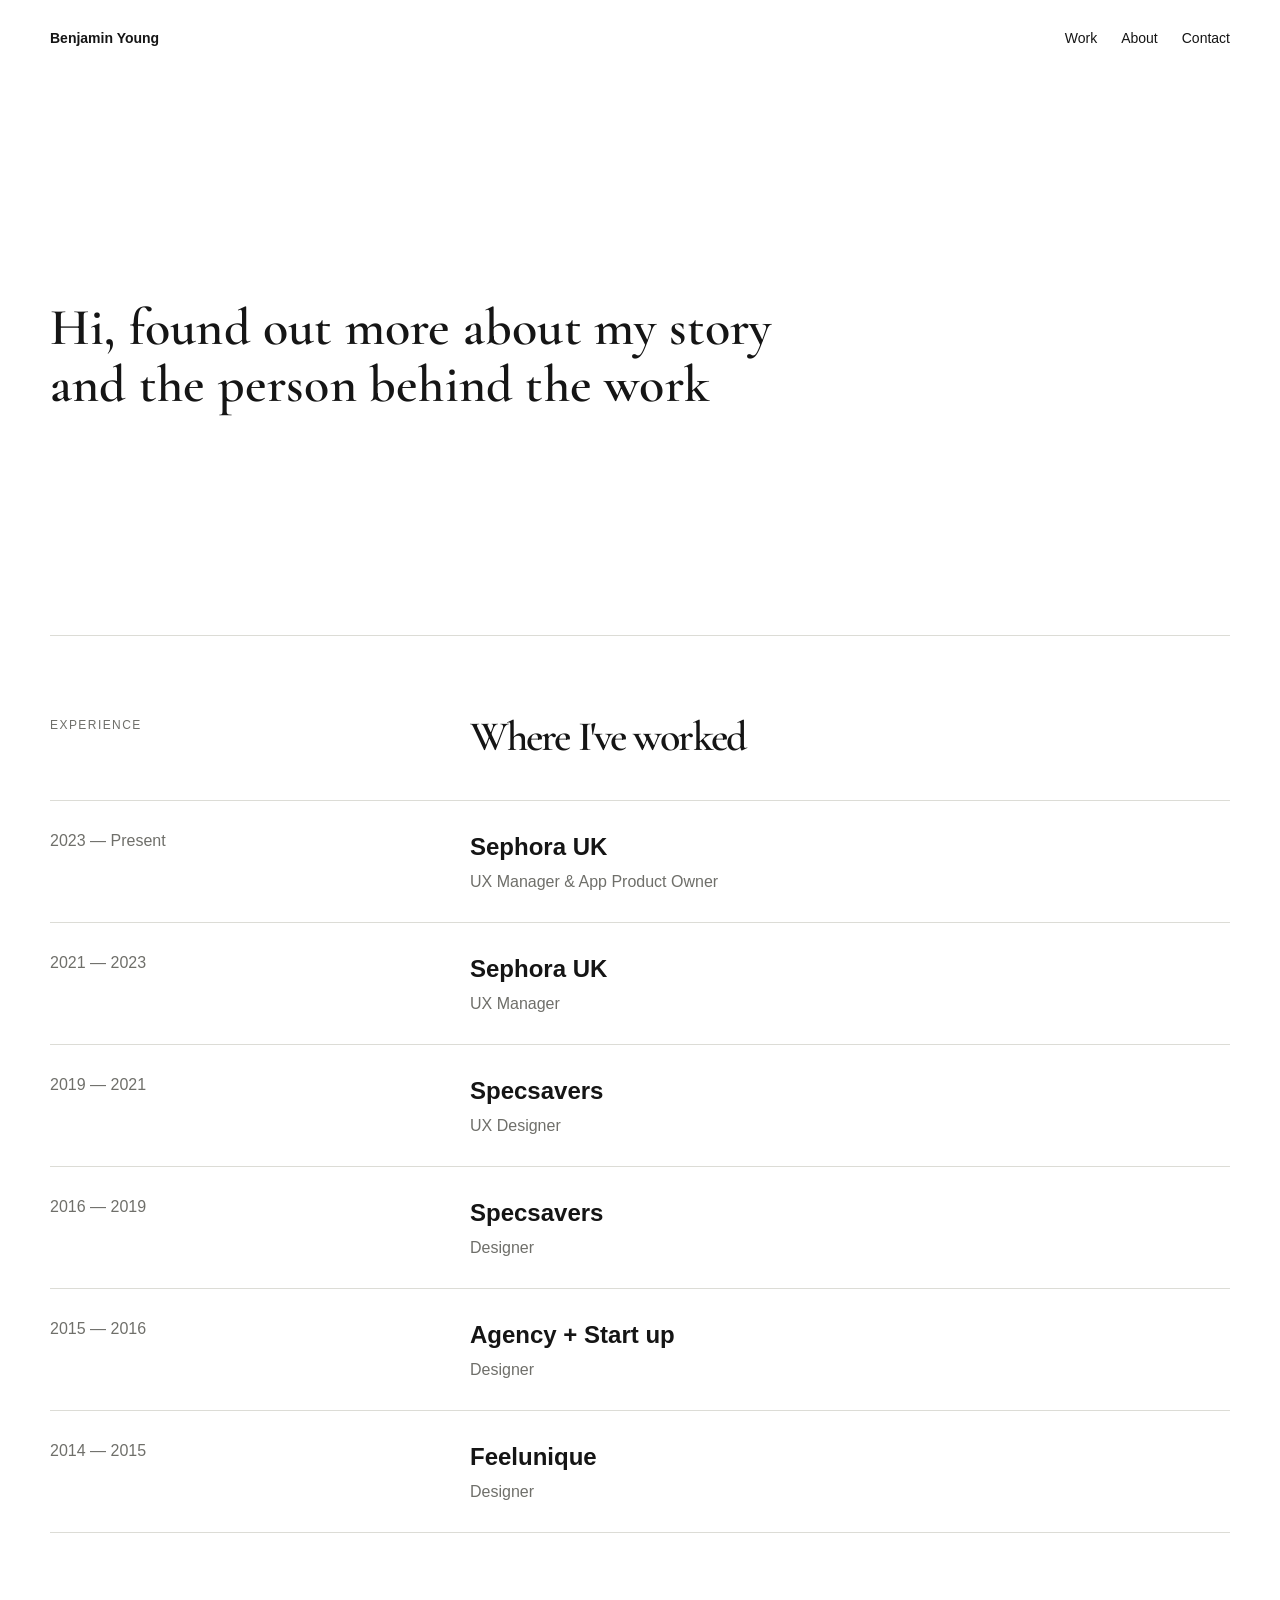
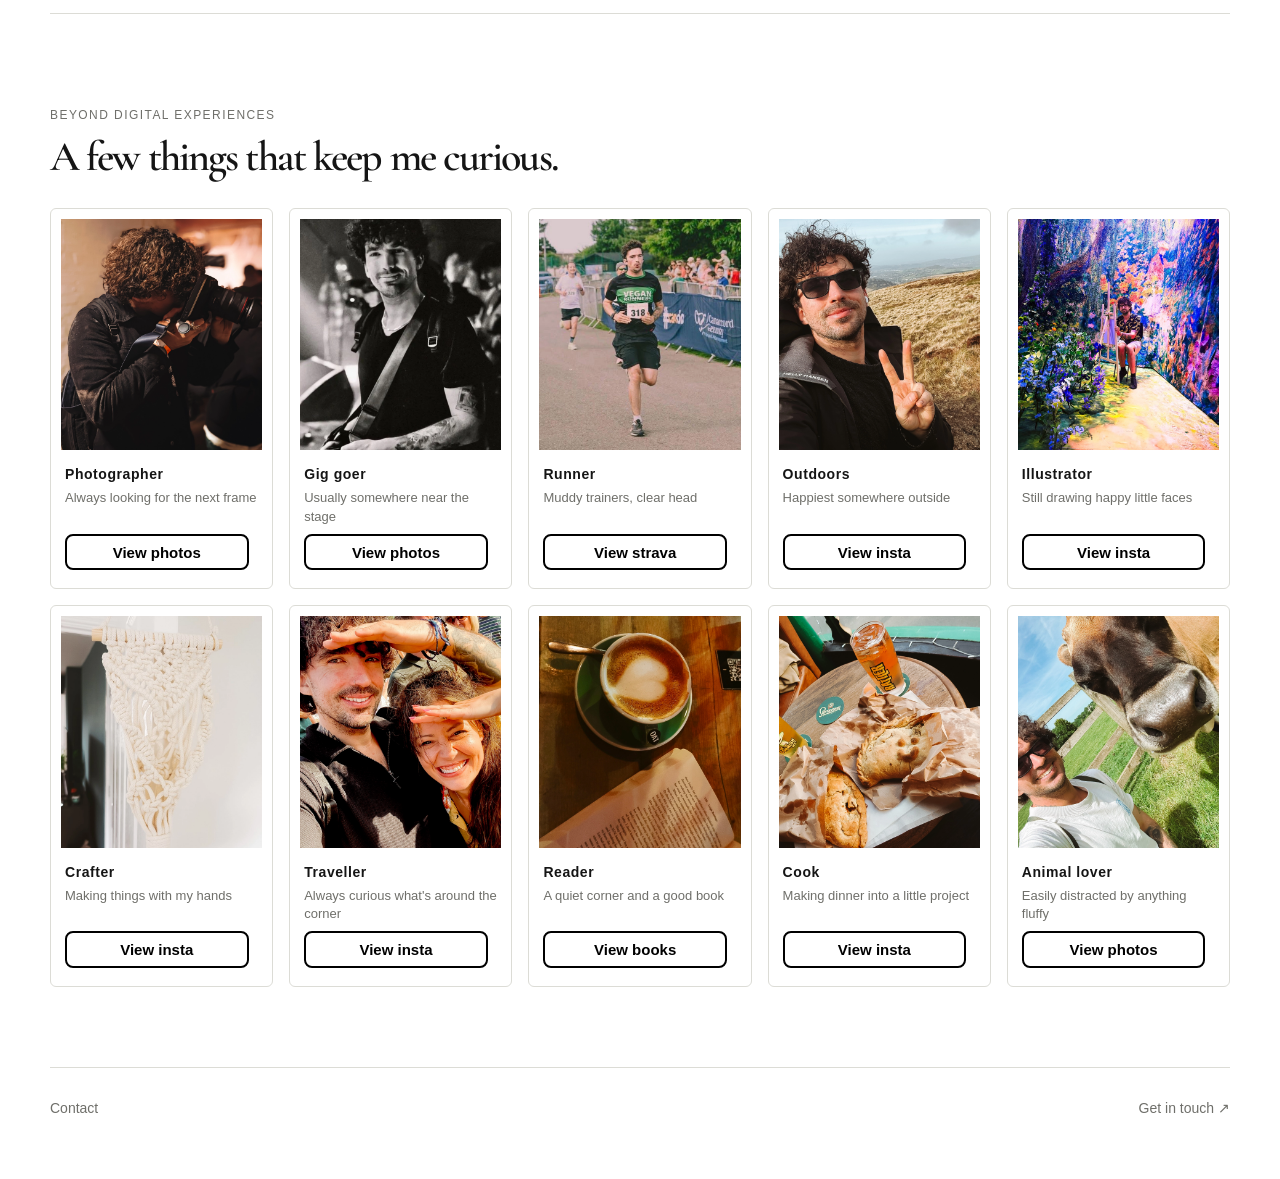
==== about/index.html @ 2fc194f3 "Update index.html" ====
<!doctype html>
<html lang="en">
<head>
<meta charset="utf-8">
<meta name="viewport" content="width=device-width, initial-scale=1">
<title>Benjamin Young — UX, Product & CRO</title>
<meta name="description" content="Benjamin Young — UX Manager, Product Owner and CRO practitioner.">

    <link rel="preconnect" href="https://fonts.googleapis.com">
<link rel="preconnect" href="https://fonts.gstatic.com" crossorigin>
<link href="https://fonts.googleapis.com/css2?family=Cormorant+Garamond:ital,wght@0,300;0,400;0,500;0,600;0,700;1,300;1,400;1,500;1,600;1,700&display=swap" rel="stylesheet">

<style>
:root { --bg:#ffffff; --text:#151515; --muted:#6f6f6a; --line:#dcdcd6; --max:1180px; }
* { box-sizing:border-box; }
html { scroll-behavior:smooth; }
body { margin:0; background:var(--bg); color:var(--text); font-family: Arial, sans-serif; line-height:1.5; }
a { color:inherit; text-decoration:none; }
a:hover { text-decoration:underline; text-underline-offset:4px; }
.wrap { width:min(calc(100% - 48px), var(--max)); margin:auto; }
nav { display:flex; justify-content:space-between; align-items:center; padding:28px 0; font-size:14px; }
nav .links { display:flex; gap:24px; }
.hero { min-height: 62vh; display: flex; align-items: center; padding: 80px 0 80px; }
h1 {     font-family: "Cormorant Garamond", serif; font-size: clamp(52px, 9vw, 48px);
    line-height: 1.1;
    letter-spacing: 0.2px;
    font-weight: 600;
    max-width: 29ch; margin:0; }
.intro { margin-top:34px; max-width:620px; font-size:clamp(19px,2.2vw,27px); line-height:1.3; }
section { border-top:1px solid var(--line); padding:80px 0; }
.section-head { display:grid; grid-template-columns:1fr 2fr; gap:40px; margin-bottom:42px; }
    .section-head-intro { display:grid; grid-template-columns:1fr; gap:40px; margin-bottom:42px; }
.eyebrow { font-size:12px; text-transform:uppercase; letter-spacing:.12em; color:var(--muted); }
h2 { font-family: "Cormorant Garamond", serif; font-size:42px; line-height:1; letter-spacing:-.045em; margin:0; font-weight:600; }
.work {     display: grid; grid-template-columns: repeat(2,1fr); gap:12px;}

.work .card:nth-child(3n+1){
    grid-column: 1/ -1;
}

    .button {    background: #FFF;
    border: 2px solid #000 !important;
    font-weight: bold;
    border-radius: 8px;
    width: 95%;
    padding: 6px 0 4px 0;
    text-align: center;
    font-size: 15px;
                display: inline-block;
    vertical-align: middle;
    box-sizing: border-box;
                cursor: pointer;
    white-space: nowrap;
    color: #000;}

    

    /* POLAROID GRID */

.polaroid-grid {
display: grid;
grid-template-columns: repeat(5, 1fr);
gap: 16px;
    margin-top:30px;
}


/* POLAROID */

.polaroid {
background: #fff;
padding: 10px 10px 18px;
border: 1px solid var(--line);
        border-radius: 6px;
}

.polaroid-image {
aspect-ratio: 1 / 1.15;
overflow: hidden;
}

.polaroid-image img {
width: 100%;
height: 100%;
display: block;
object-fit: cover;
}

.polaroid-caption {
padding: 14px 4px 0;
        display: flex;
    align-items: stretch;
    height: 120px;
    flex-direction: column;
    justify-content: space-between;
}

.polaroid-caption h3 {
margin: 0 0 4px;
font-size: 14px;
letter-spacing: .04em;
}

.polaroid-caption p {
margin: 0;
font-size: 13px;
line-height: 1.4;
color: var(--muted);
}
.card { min-height:310px; width:100%; border:1px solid var(--line); padding:28px; display:flex; flex-direction:column; justify-content:space-between; background:#fff; transition:transform .2s ease; }
.card:hover { transform:translateY(-4px); text-decoration:none; }
.card h3 { font-size:30px; letter-spacing:-.03em; margin:0 0 10px; }
.card p { color:var(--muted); max-width:430px; margin:0; }
.arrow { font-size:24px; align-self:flex-end; }
.timeline { border-top:1px solid var(--line); }
.role { display:grid; grid-template-columns:1fr 2fr; gap:40px; padding:28px 0; border-bottom:1px solid var(--line); }
.role .dates { color:var(--muted); }
.role h3 { margin:0; font-size:24px; }
.role p { margin:5px 0 0; color:var(--muted); }
.about { max-width:780px; font-size:clamp(22px,3vw,38px); line-height:1.2; letter-spacing:-.025em; }
footer { border-top:1px solid var(--line); padding:30px 0 60px; display:flex; justify-content:space-between; color:var(--muted); font-size:14px; }
@media (max-width:700px) {

    .polaroid-grid {
    display: grid;
    grid-template-columns: repeat(2, 1fr);}
    
.wrap { width:min(calc(100% - 32px), var(--max)); }
nav .links { gap:12px; }
.hero { min-height:70vh; padding:70px 0 60px; }
.section-head, .role { grid-template-columns:1fr; gap:18px; }
.work { grid-template-columns:1fr; }
section { padding:60px 0; }
footer { display:block; }

  about-life {
padding: 120px 40px;
}

.about-intro {
max-width: 600px;
margin-bottom: 56px;
}

.eyebrow {
margin-bottom: 12px;
font-size: 12px;
letter-spacing: .12em;
text-transform: uppercase;
}

.about-intro h2 {
margin: 0;
font-size: clamp(36px, 4vw, 64px);
line-height: .95;
letter-spacing: -.04em;
}



}
</style>
</head>
<body>
<div class="wrap">
<nav>
<strong>Benjamin Young</strong>
<div class="links">
<a href="../">Work</a>
<a href="/about">About</a>
    
<a href="../#contact">Contact</a>
</div>
</nav>

<main>

    <header class="hero">
<div>
<h1>Hi, found out more about my story and the person behind the work</h1>
</div>
</header>

<section id="experience">
<div class="section-head">
<div class="eyebrow">Experience</div>
<h2>Where I've worked</h2>
</div>
<div class="timeline">
<div class="role"><div class="dates">2023 — Present</div><div><h3>Sephora UK</h3><p>UX Manager & App Product Owner</p></div></div>
  <div class="role"><div class="dates">2021 — 2023</div><div><h3>Sephora UK</h3><p>UX Manager</p></div></div>
<div class="role"><div class="dates">2019 — 2021</div><div><h3>Specsavers</h3><p>UX Designer</p></div></div>
  <div class="role"><div class="dates">2016 — 2019</div><div><h3>Specsavers</h3><p>Designer</p></div></div>
    <div class="role"><div class="dates">2015 — 2016</div><div><h3>Agency + Start up</h3><p>Designer</p></div></div>
        <div class="role"><div class="dates">2014 — 2015</div><div><h3>Feelunique</h3><p>Designer</p></div></div>
</div>
</section>
    
<section class="about-life">

<div class="about-intro">
<p class="eyebrow">BEYOND DIGITAL EXPERIENCES</p>
<h2>A few things that keep me curious.</h2>
</div>

<div class="polaroid-grid">

<article class="polaroid">
<div class="polaroid-image">
<img src="/images/about/photography.webp" alt="Photo shoot">
</div>
<div class="polaroid-caption">
    <div>
<h3>Photographer</h3>
<p>Always looking for the next frame</p></div>
<a class="button thickbox" href="http://bybenyoung.com">
View photos</a>
</div>
</article>

<article class="polaroid">
<div class="polaroid-image">
<img src="/images/about/gigs.webp" alt="Gigs">
</div>
<div class="polaroid-caption">
    <div>
<h3>Gig goer</h3>
<p>Usually somewhere near the stage</p></div>
    <a class="button thickbox" href="http://bybenyoung.com">
View photos</a>
</div>
</article>

<article class="polaroid">
<div class="polaroid-image">
<img src="/images/about/running.webp" alt="Running">
</div>
<div class="polaroid-caption"><div>
<h3>Runner</h3>
<p>Muddy trainers, clear head</p></div>
    <a class="button thickbox" href="https://www.strava.com/athletes/4189973">
View strava</a>
</div>
</article>

<article class="polaroid">
<div class="polaroid-image">
<img src="/images/about/outdoors.webp" alt="Outdoors">
</div>
<div class="polaroid-caption"><div>
<h3>Outdoors</h3>
<p>Happiest somewhere outside</p></div>
      <a class="button thickbox" href="https://www.instagram.com/benjyoungg">
View insta</a>
</div>
</article>

<article class="polaroid">
<div class="polaroid-image">
<img src="/images/about/art.webp" alt="Making art">
</div>
<div class="polaroid-caption"><div>
<h3>Illustrator</h3>
<p>Still drawing happy little faces</p></div>
       <a class="button thickbox" href="https://www.instagram.com/benjyoungg">
View insta</a>
</div>
</article>


<article class="polaroid">
<div class="polaroid-image">
<img src="/images/about/crafts.webp" alt="Crafting">
</div>
<div class="polaroid-caption"><div>
<h3>Crafter</h3>
<p>Making things with my hands</p></div>
       <a class="button thickbox" href="https://www.instagram.com/benjyoungg">
View insta</a>
</div>
</article>

<article class="polaroid">
<div class="polaroid-image">
<img src="/images/about/travel.webp" alt="Travel">
</div>
<div class="polaroid-caption"><div>
<h3>Traveller</h3>
<p>Always curious what's around the corner</p></div>
       <a class="button thickbox" href="https://www.instagram.com/benjyoungg">
View insta</a>
</div>
</article>

<article class="polaroid">
<div class="polaroid-image">
<img src="/images/about/reading.webp" alt="Reading">
</div>
<div class="polaroid-caption"><div>
<h3>Reader</h3>
<p>A quiet corner and a good book</p></div>
       <a class="button thickbox" href="https://www.goodreads.com/user/show/17779622">
View books</a>
</div>
</article>

<article class="polaroid">
<div class="polaroid-image">
<img src="/images/about/cooking.webp" alt="Cooking and baking">
</div>
<div class="polaroid-caption"><div>
<h3>Cook</h3>
<p>Making dinner into a little project</p></div>
        <a class="button thickbox" href="https://www.instagram.com/benjyoungg">
View insta</a>
</div>
</article>

<article class="polaroid">
<div class="polaroid-image">
<img src="/images/about/animals.webp" alt="Animal lover">
</div>
<div class="polaroid-caption"><div>
<h3>Animal lover</h3>
<p>Easily distracted by anything fluffy</p></div>
        <a class="button thickbox" href="https://bybenyoung.com">
View photos</a>
</div>
</article>

</div>

</section>
</main>

<footer>
<span>Contact</span>
<span><a href="mailto:benjaminjamesmartyn@gmail.com">Get in touch ↗</a></span>
</footer>
</div>
</body>
</html>
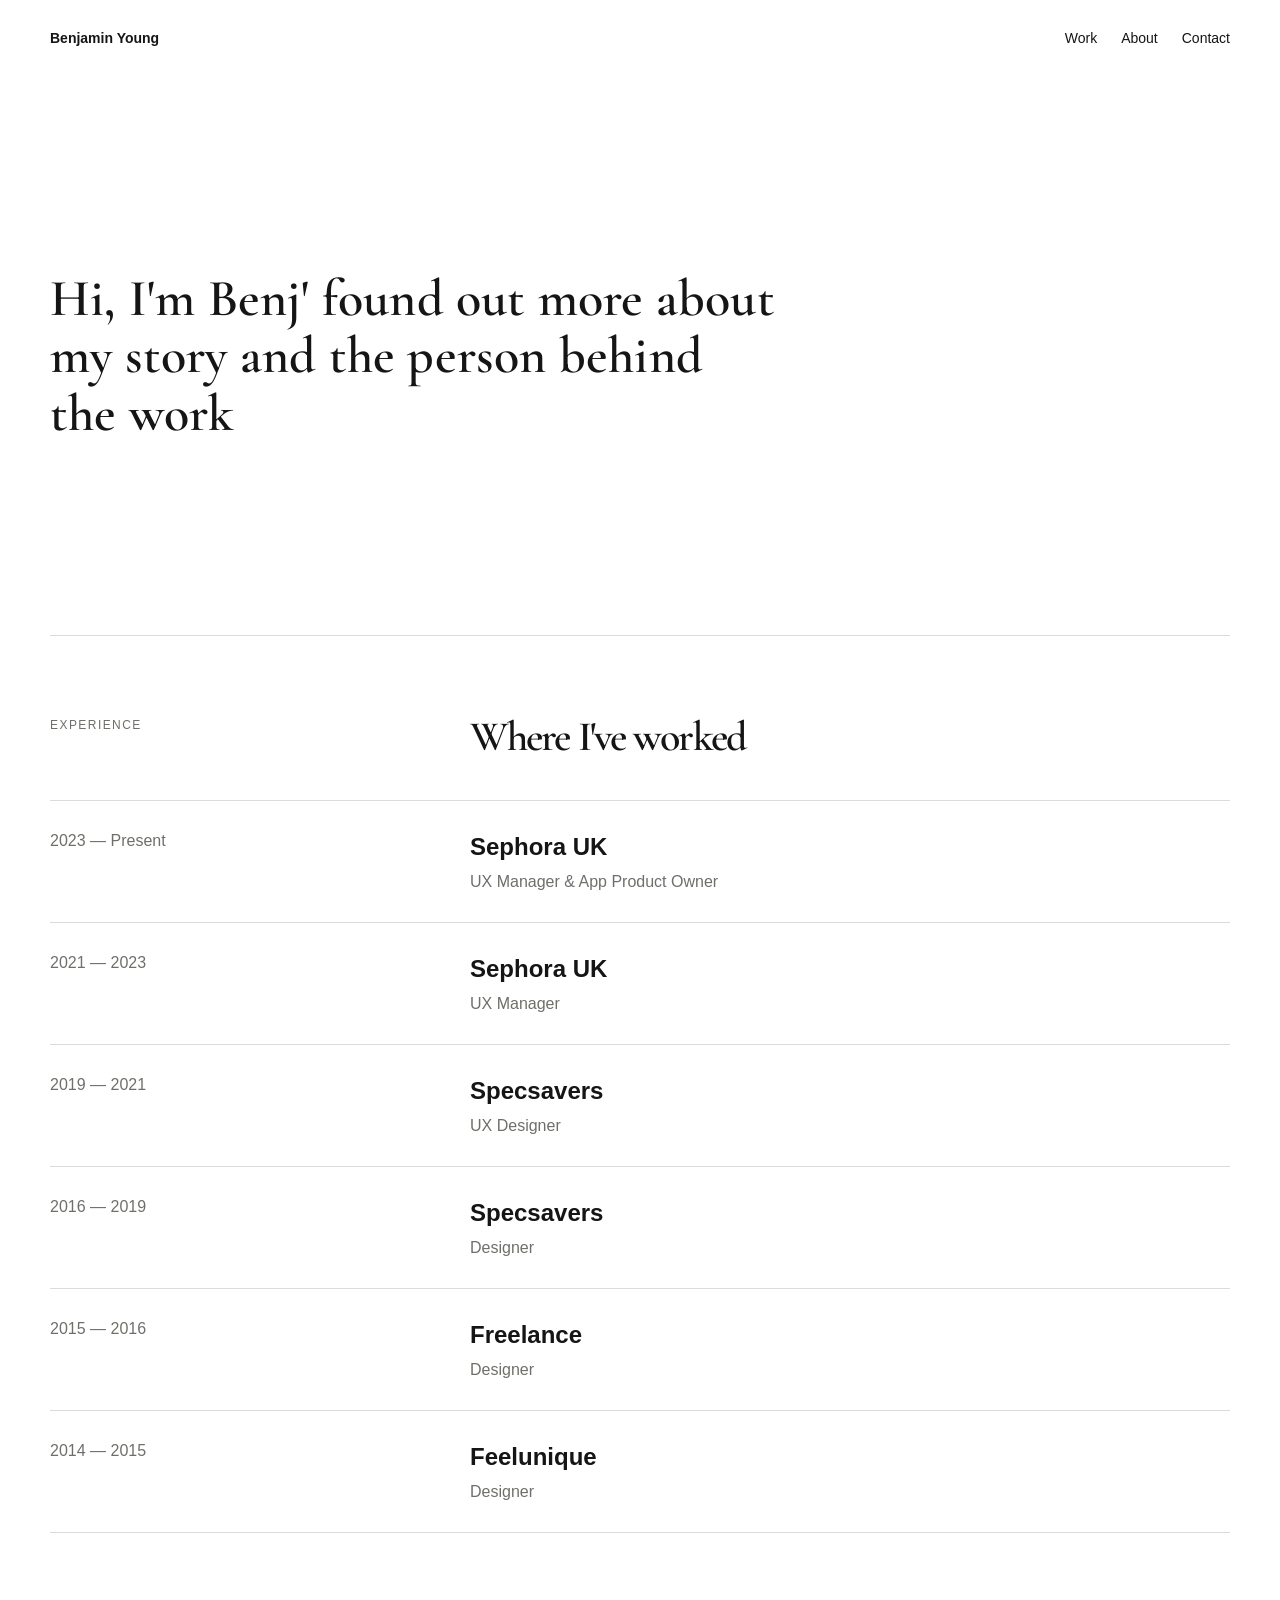
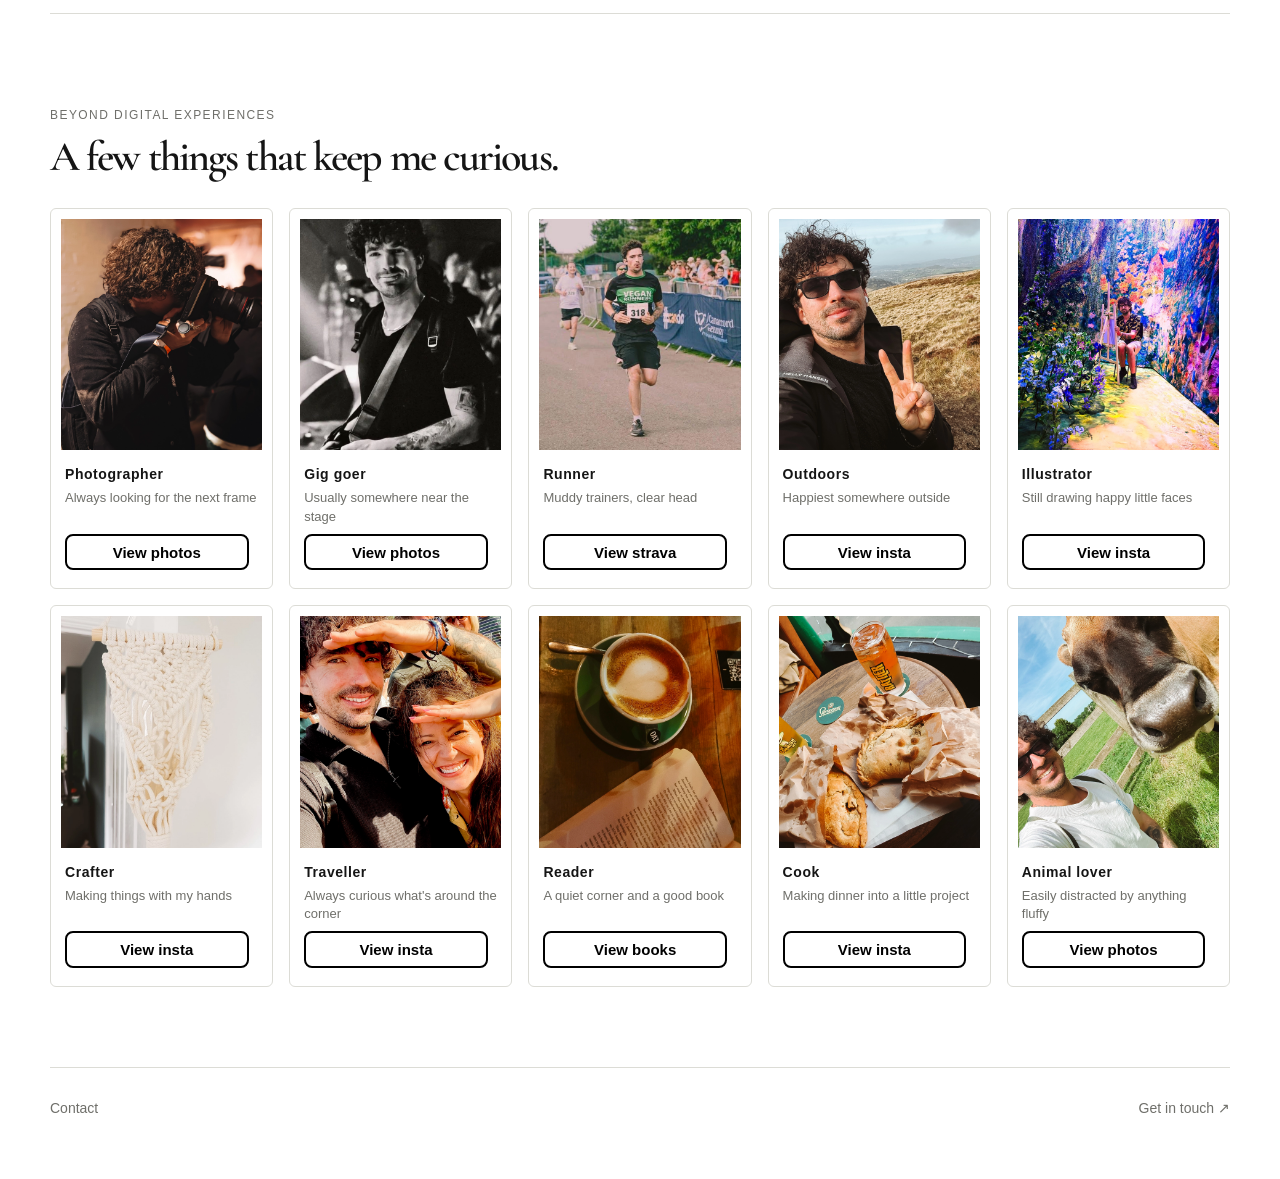
==== commit 57075ec0: "Update index.html" ====
--- a/about/index.html
+++ b/about/index.html
@@ -177,7 +177,7 @@
 
     <header class="hero">
 <div>
-<h1>Hi, found out more about my story and the person behind the work</h1>
+<h1>Hi, I'm Benj' found out more about my story and the person behind the work</h1>
 </div>
 </header>
 
@@ -191,7 +191,7 @@
   <div class="role"><div class="dates">2021 — 2023</div><div><h3>Sephora UK</h3><p>UX Manager</p></div></div>
 <div class="role"><div class="dates">2019 — 2021</div><div><h3>Specsavers</h3><p>UX Designer</p></div></div>
   <div class="role"><div class="dates">2016 — 2019</div><div><h3>Specsavers</h3><p>Designer</p></div></div>
-    <div class="role"><div class="dates">2015 — 2016</div><div><h3>Agency + Start up</h3><p>Designer</p></div></div>
+    <div class="role"><div class="dates">2015 — 2016</div><div><h3>Freelance</h3><p>Designer</p></div></div>
         <div class="role"><div class="dates">2014 — 2015</div><div><h3>Feelunique</h3><p>Designer</p></div></div>
 </div>
 </section>
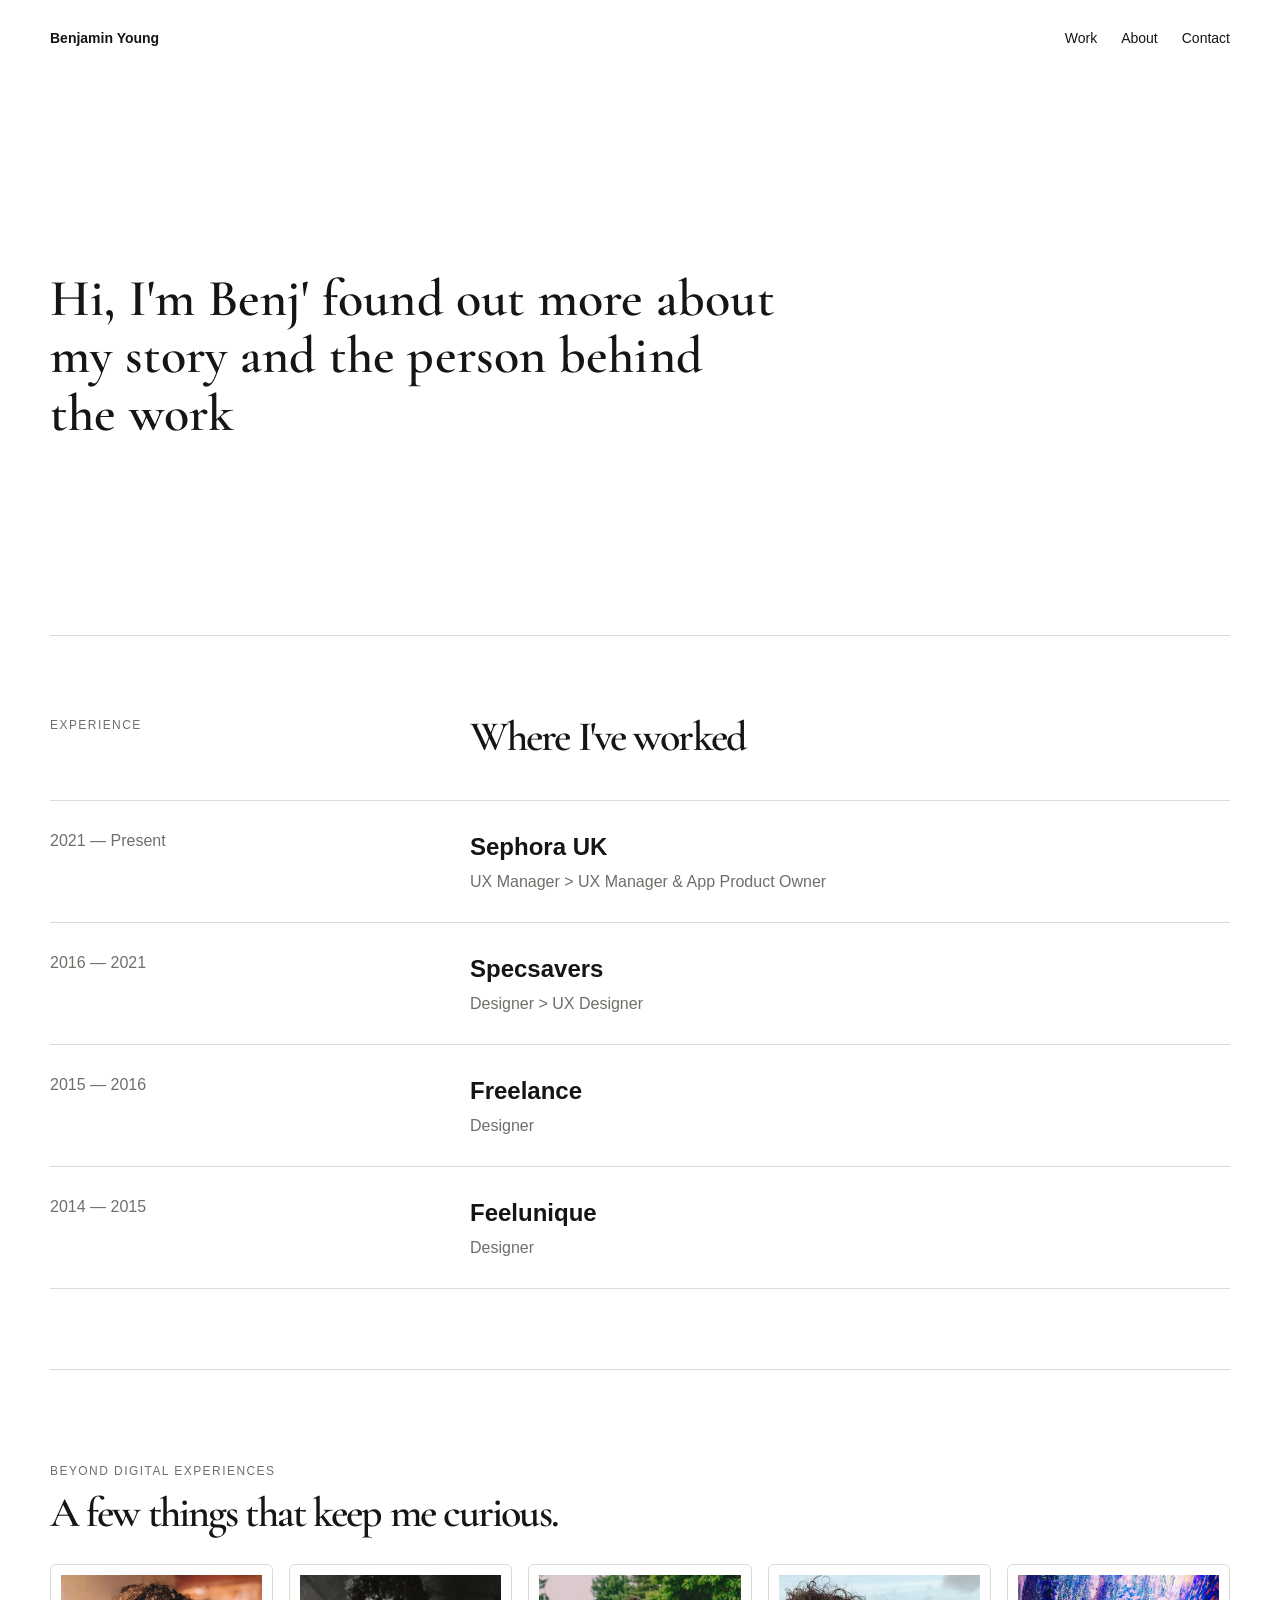
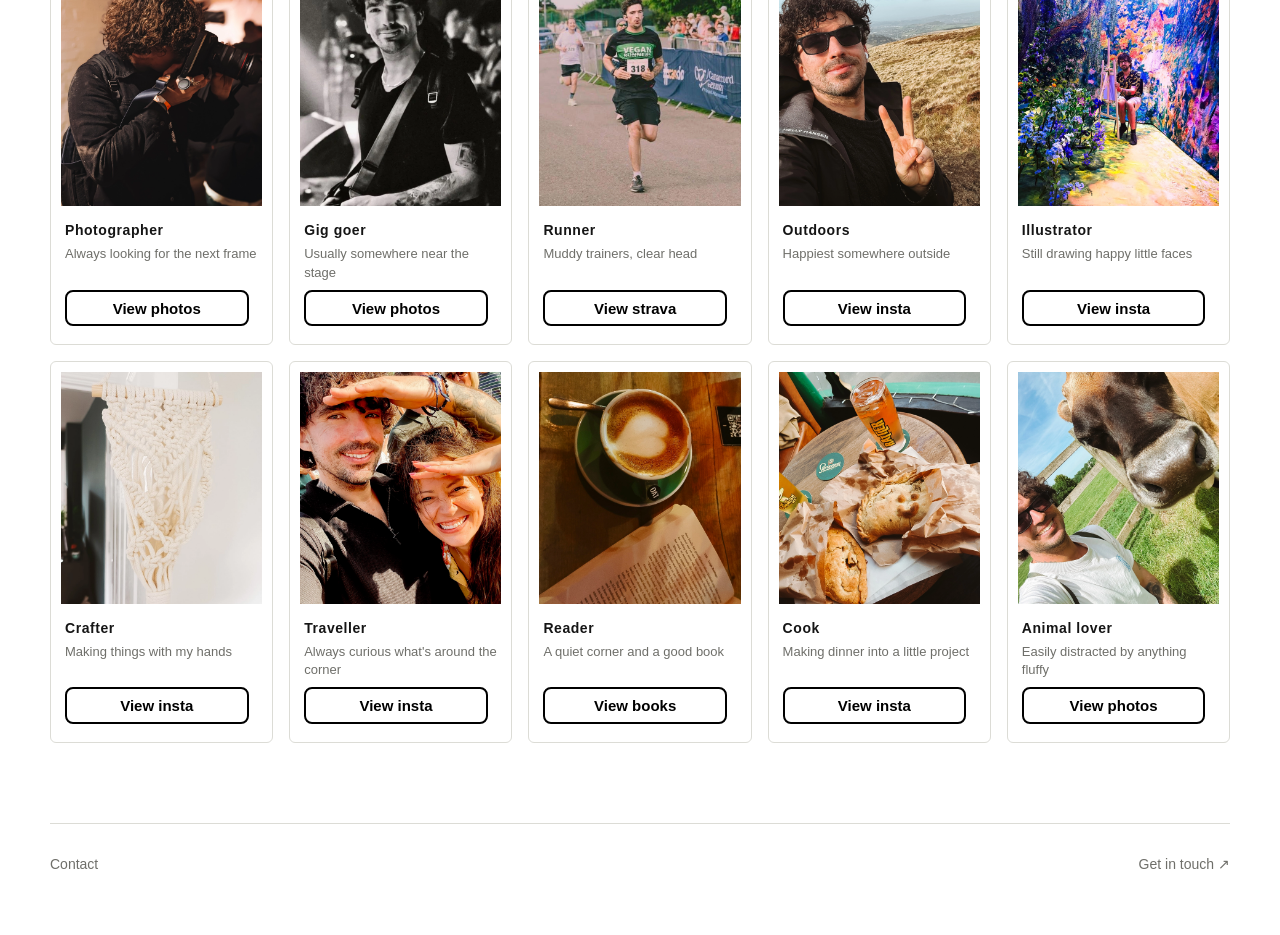
==== commit 08b2aff8: "Update index.html" ====
--- a/about/index.html
+++ b/about/index.html
@@ -187,10 +187,8 @@
 <h2>Where I've worked</h2>
 </div>
 <div class="timeline">
-<div class="role"><div class="dates">2023 — Present</div><div><h3>Sephora UK</h3><p>UX Manager & App Product Owner</p></div></div>
-  <div class="role"><div class="dates">2021 — 2023</div><div><h3>Sephora UK</h3><p>UX Manager</p></div></div>
-<div class="role"><div class="dates">2019 — 2021</div><div><h3>Specsavers</h3><p>UX Designer</p></div></div>
-  <div class="role"><div class="dates">2016 — 2019</div><div><h3>Specsavers</h3><p>Designer</p></div></div>
+<div class="role"><div class="dates">2021 — Present</div><div><h3>Sephora UK</h3><p>UX Manager > UX Manager & App Product Owner</p></div></div>
+ <div class="role"><div class="dates">2016 — 2021</div><div><h3>Specsavers</h3><p>Designer > UX Designer</p></div></div>
     <div class="role"><div class="dates">2015 — 2016</div><div><h3>Freelance</h3><p>Designer</p></div></div>
         <div class="role"><div class="dates">2014 — 2015</div><div><h3>Feelunique</h3><p>Designer</p></div></div>
 </div>
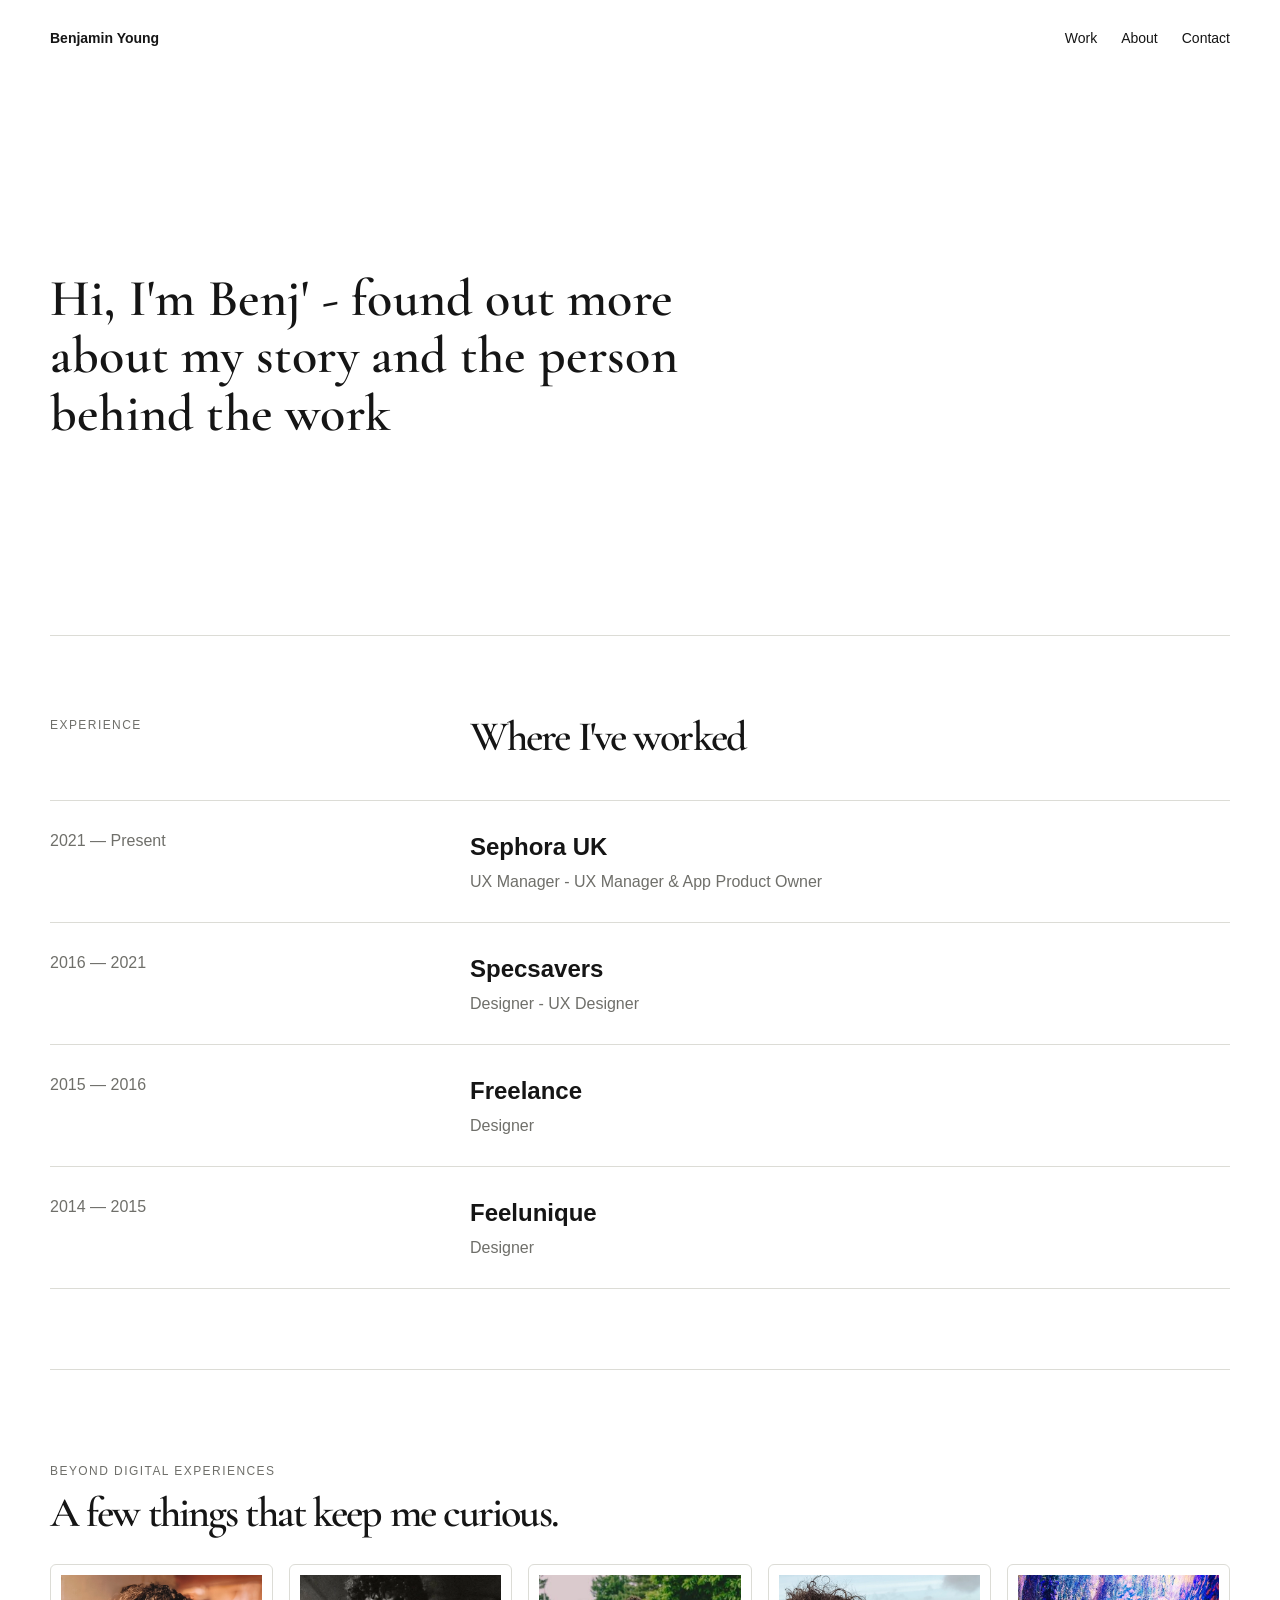
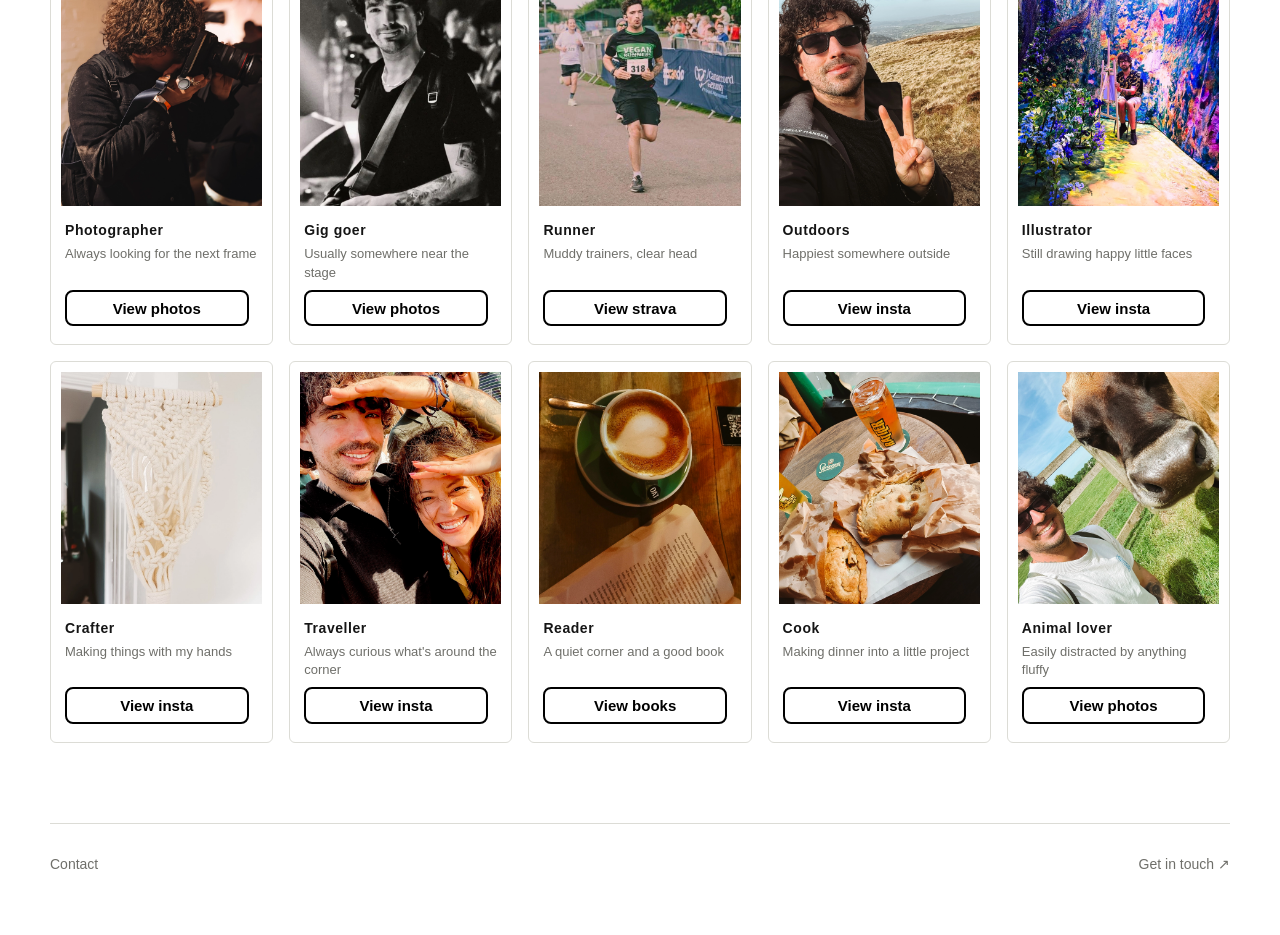
==== commit 4df79e72: "Update index.html" ====
--- a/about/index.html
+++ b/about/index.html
@@ -177,7 +177,7 @@
 
     <header class="hero">
 <div>
-<h1>Hi, I'm Benj' found out more about my story and the person behind the work</h1>
+<h1>Hi, I'm Benj' - found out more about my story and the person behind the work</h1>
 </div>
 </header>
 
@@ -187,8 +187,8 @@
 <h2>Where I've worked</h2>
 </div>
 <div class="timeline">
-<div class="role"><div class="dates">2021 — Present</div><div><h3>Sephora UK</h3><p>UX Manager > UX Manager & App Product Owner</p></div></div>
- <div class="role"><div class="dates">2016 — 2021</div><div><h3>Specsavers</h3><p>Designer > UX Designer</p></div></div>
+<div class="role"><div class="dates">2021 — Present</div><div><h3>Sephora UK</h3><p>UX Manager - UX Manager & App Product Owner</p></div></div>
+ <div class="role"><div class="dates">2016 — 2021</div><div><h3>Specsavers</h3><p>Designer - UX Designer</p></div></div>
     <div class="role"><div class="dates">2015 — 2016</div><div><h3>Freelance</h3><p>Designer</p></div></div>
         <div class="role"><div class="dates">2014 — 2015</div><div><h3>Feelunique</h3><p>Designer</p></div></div>
 </div>
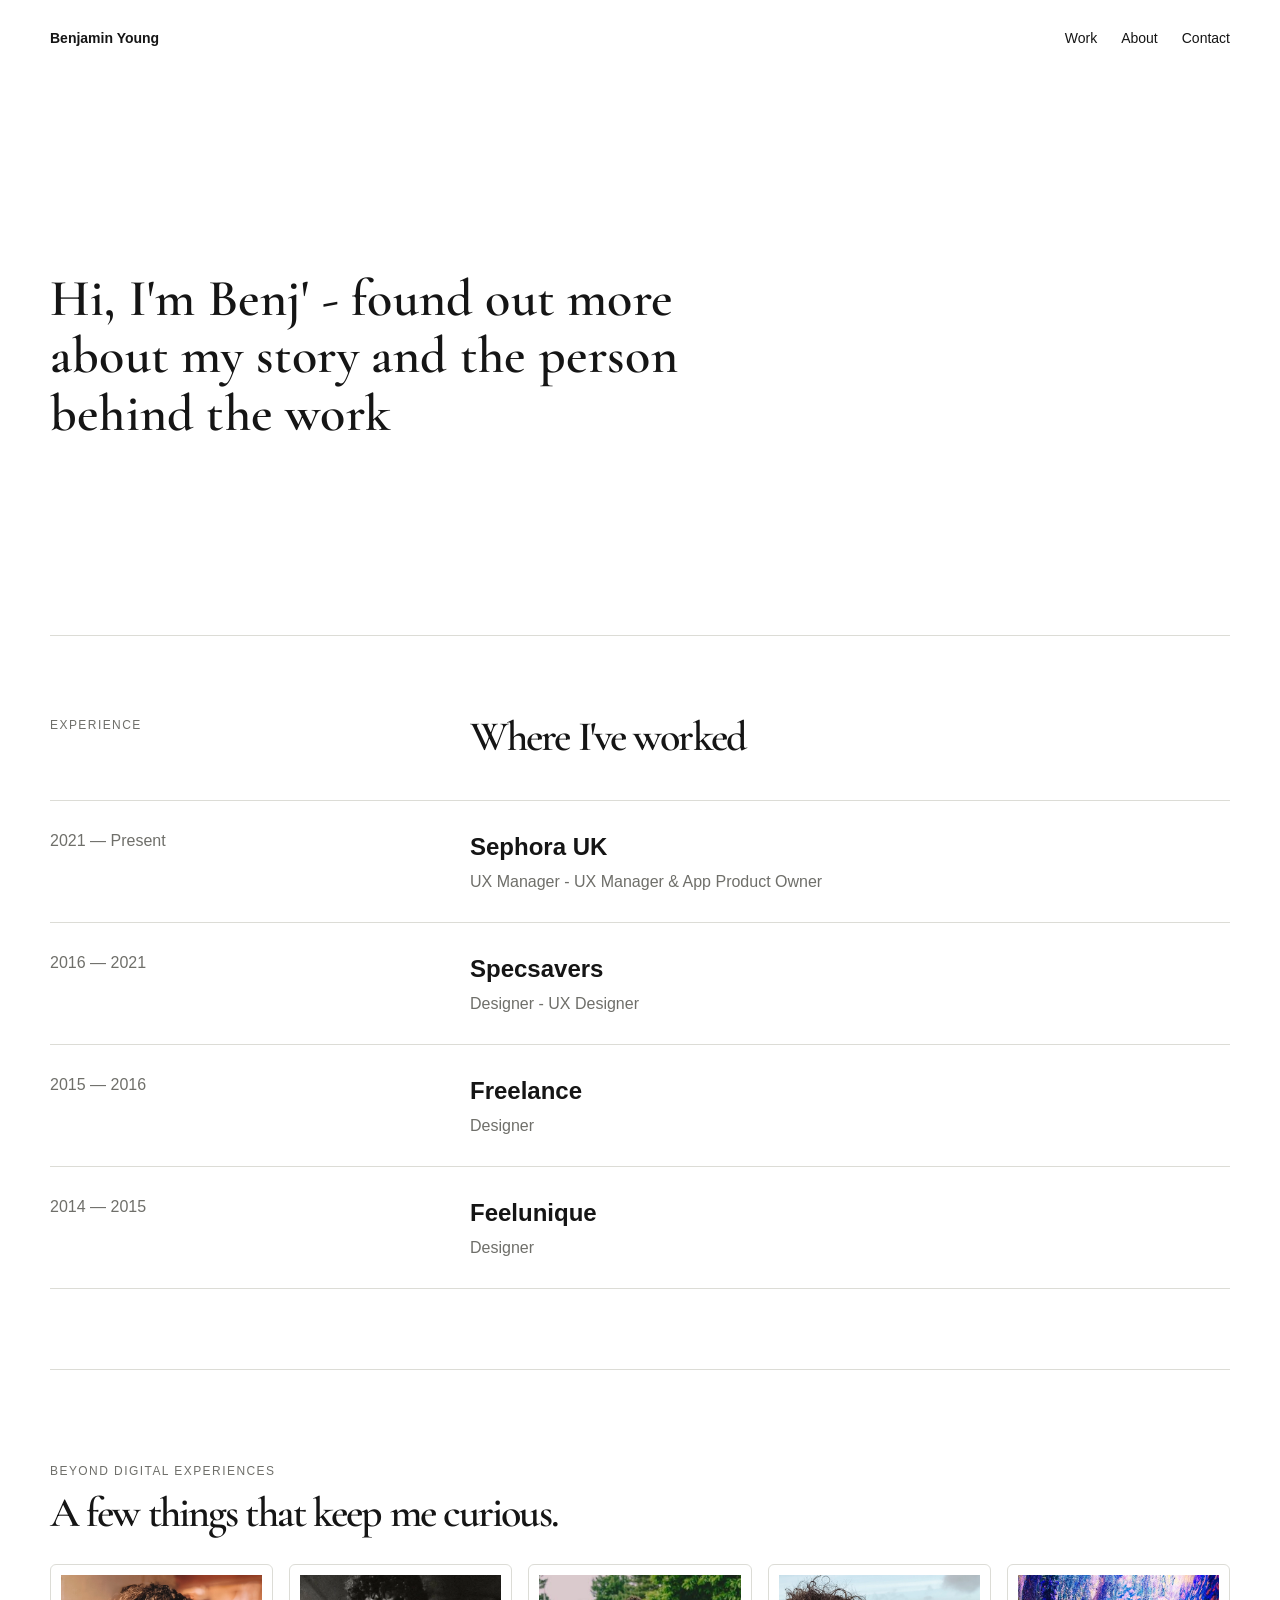
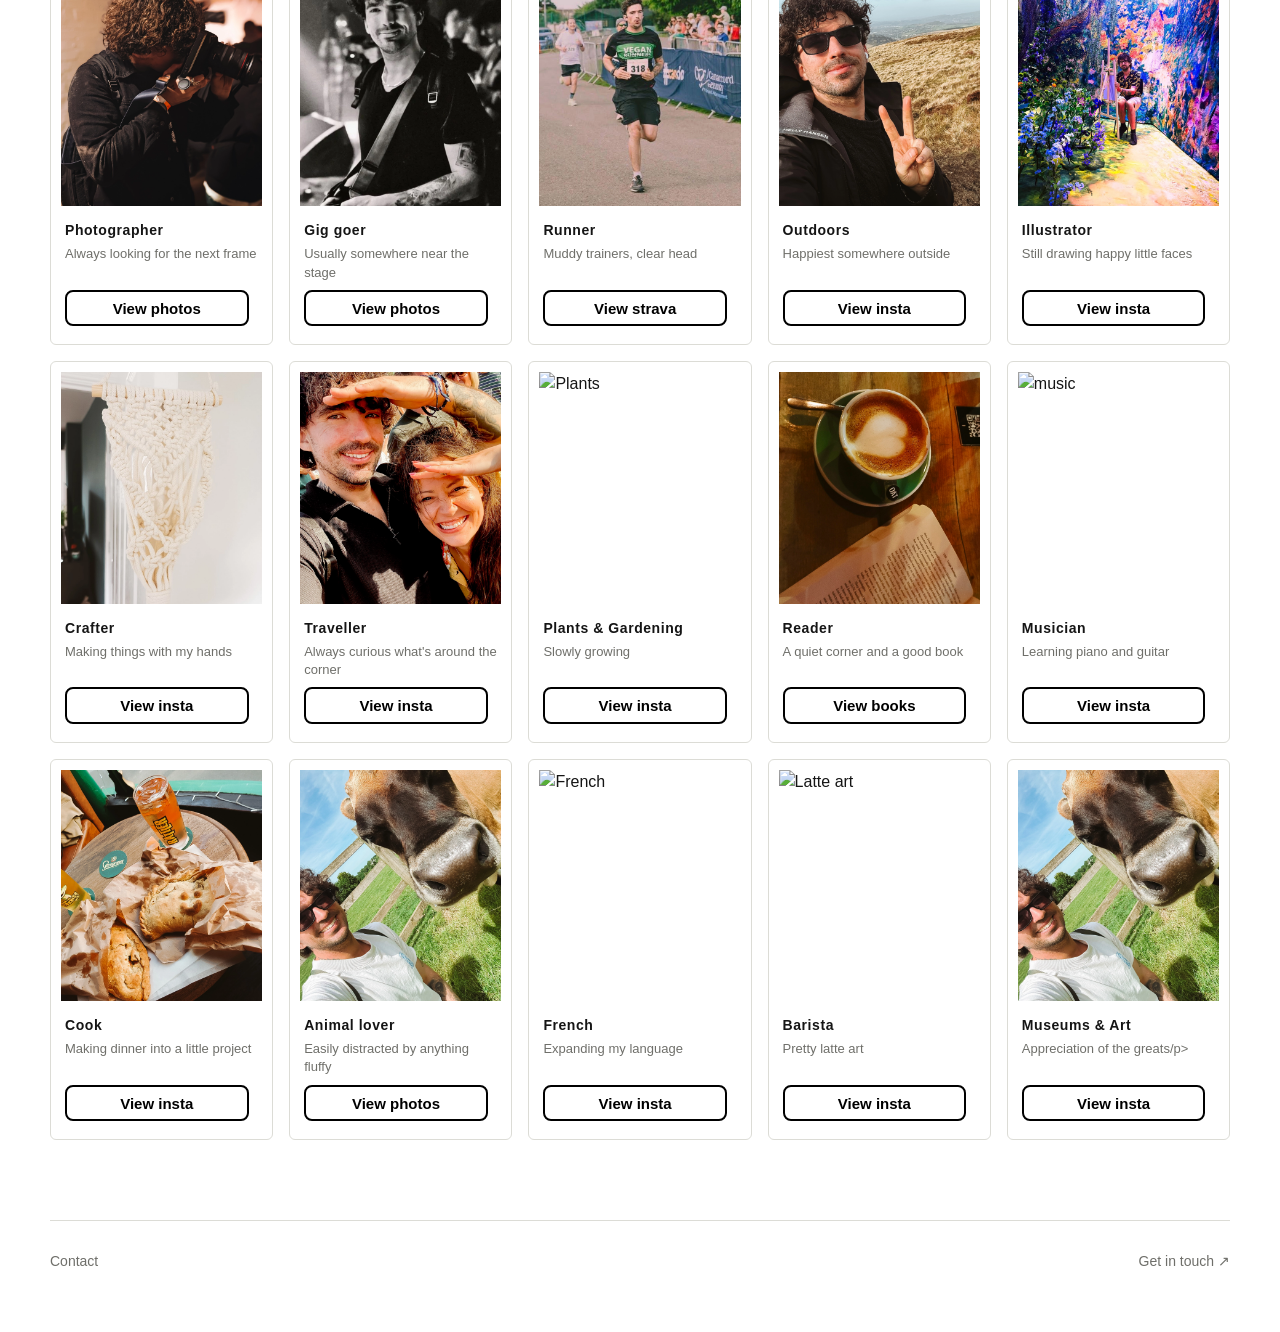
==== commit bb0a40fe: "Update index.html" ====
--- a/about/index.html
+++ b/about/index.html
@@ -290,6 +290,18 @@
 </div>
 </article>
 
+        <article class="polaroid">
+<div class="polaroid-image">
+<img src="/images/about/plants.webp" alt="Plants">
+</div>
+<div class="polaroid-caption"><div>
+<h3>Plants & Gardening</h3>
+<p>Slowly growing</p></div>
+        <a class="button thickbox" href="https://instagram.com/benjyoungg">
+View insta</a>
+</div>
+</article>
+
 <article class="polaroid">
 <div class="polaroid-image">
 <img src="/images/about/reading.webp" alt="Reading">
@@ -302,6 +314,18 @@
 </div>
 </article>
 
+    <article class="polaroid">
+<div class="polaroid-image">
+<img src="/images/about/music.webp" alt="music">
+</div>
+<div class="polaroid-caption"><div>
+<h3>Musician</h3>
+<p>Learning piano and guitar</p></div>
+        <a class="button thickbox" href="https://instagram.com/benjyoungg">
+View insta</a>
+</div>
+</article>
+
 <article class="polaroid">
 <div class="polaroid-image">
 <img src="/images/about/cooking.webp" alt="Cooking and baking">
@@ -314,7 +338,9 @@
 </div>
 </article>
 
-<article class="polaroid">
+
+
+    <article class="polaroid">
 <div class="polaroid-image">
 <img src="/images/about/animals.webp" alt="Animal lover">
 </div>
@@ -326,6 +352,44 @@
 </div>
 </article>
 
+    <article class="polaroid">
+<div class="polaroid-image">
+<img src="/images/about/french.webp" alt="French">
+</div>
+<div class="polaroid-caption"><div>
+<h3>French</h3>
+<p>Expanding my language</p></div>
+        <a class="button thickbox" href="https://instagram.com/benjyoungg">
+View insta</a>
+</div>
+</article>
+
+    <article class="polaroid">
+<div class="polaroid-image">
+<img src="/images/about/coffee.webp" alt="Latte art">
+</div>
+<div class="polaroid-caption"><div>
+<h3>Barista</h3>
+<p>Pretty latte art</p></div>
+        <a class="button thickbox" href="https://instagram.com/benjyoungg">
+View insta</a>
+</div>
+</article>
+
+    <article class="polaroid">
+<div class="polaroid-image">
+<img src="/images/about/animals.webp" alt="Animal lover">
+</div>
+<div class="polaroid-caption"><div>
+<h3>Museums & Art</h3>
+<p>Appreciation of the greats/p></div>
+           <a class="button thickbox" href="https://instagram.com/benjyoungg">
+View insta</a>
+</div>
+</article>
+
+
+
 </div>
 
 </section>
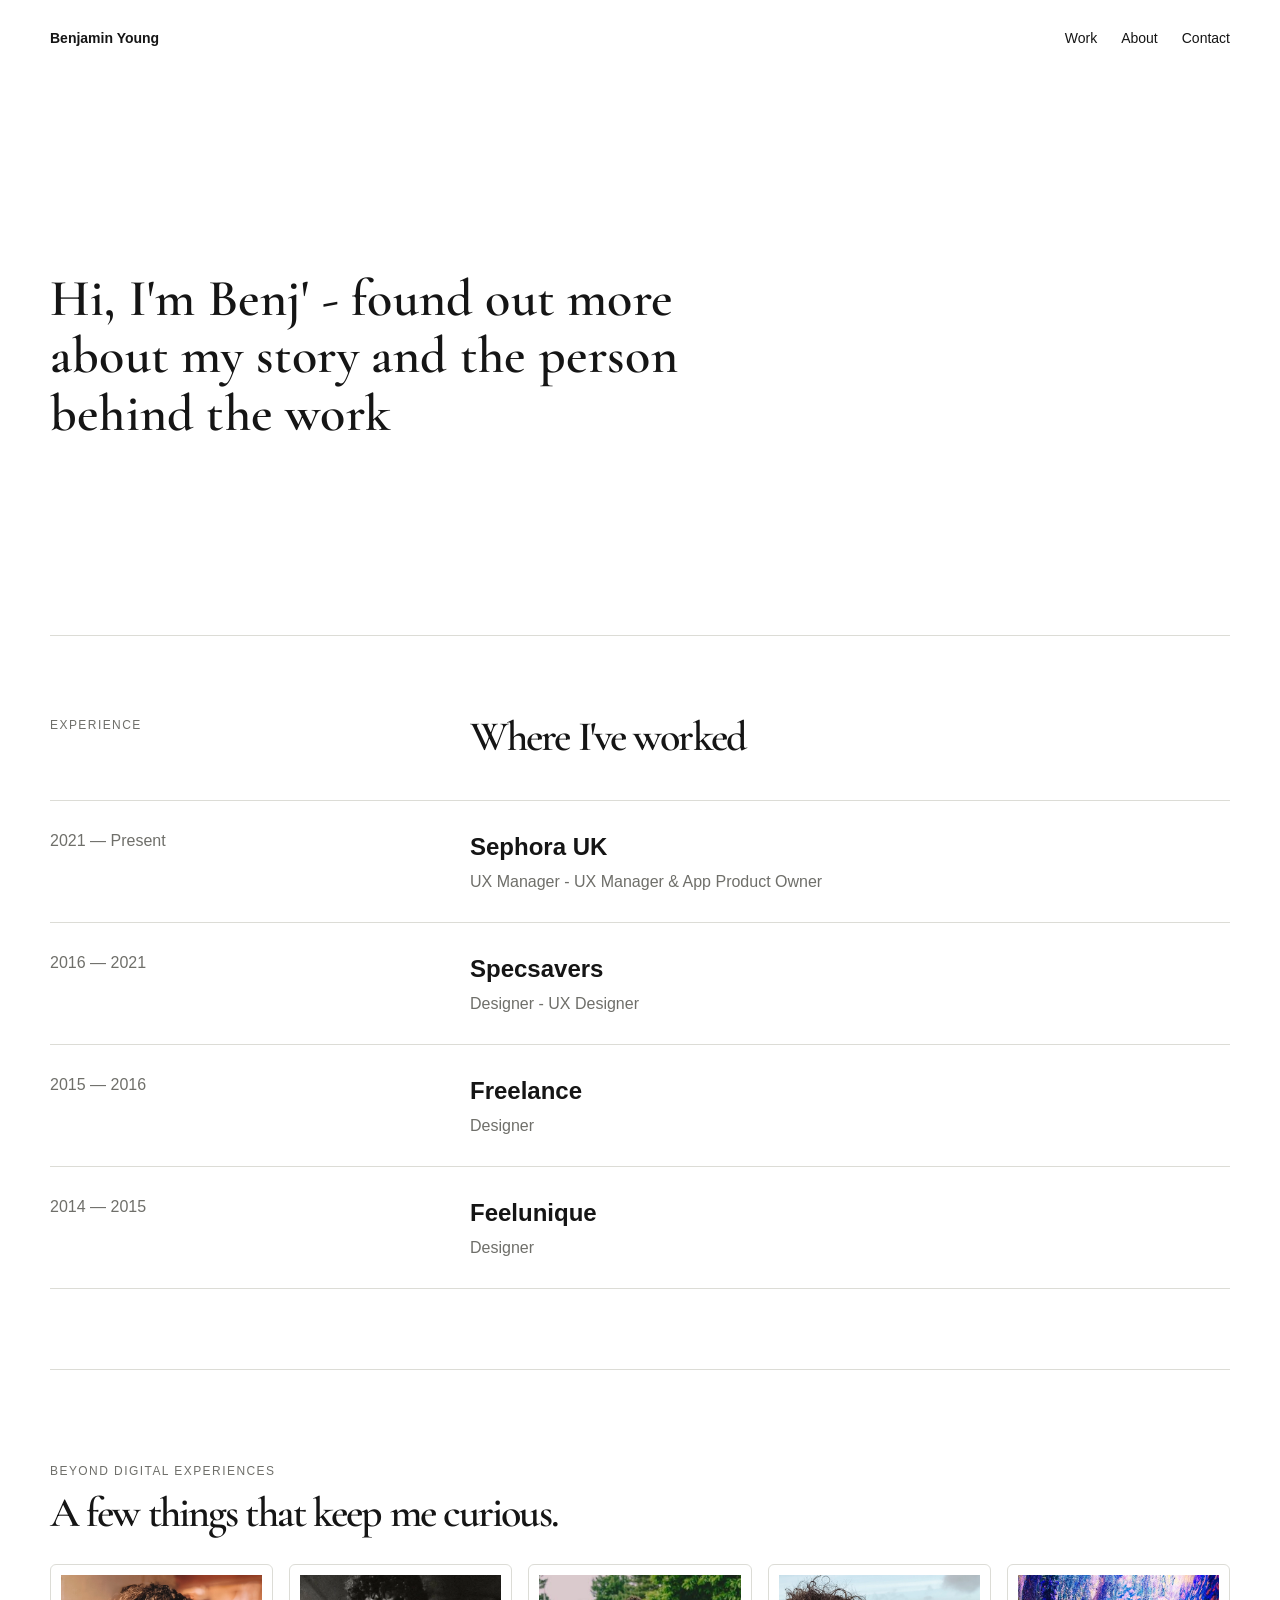
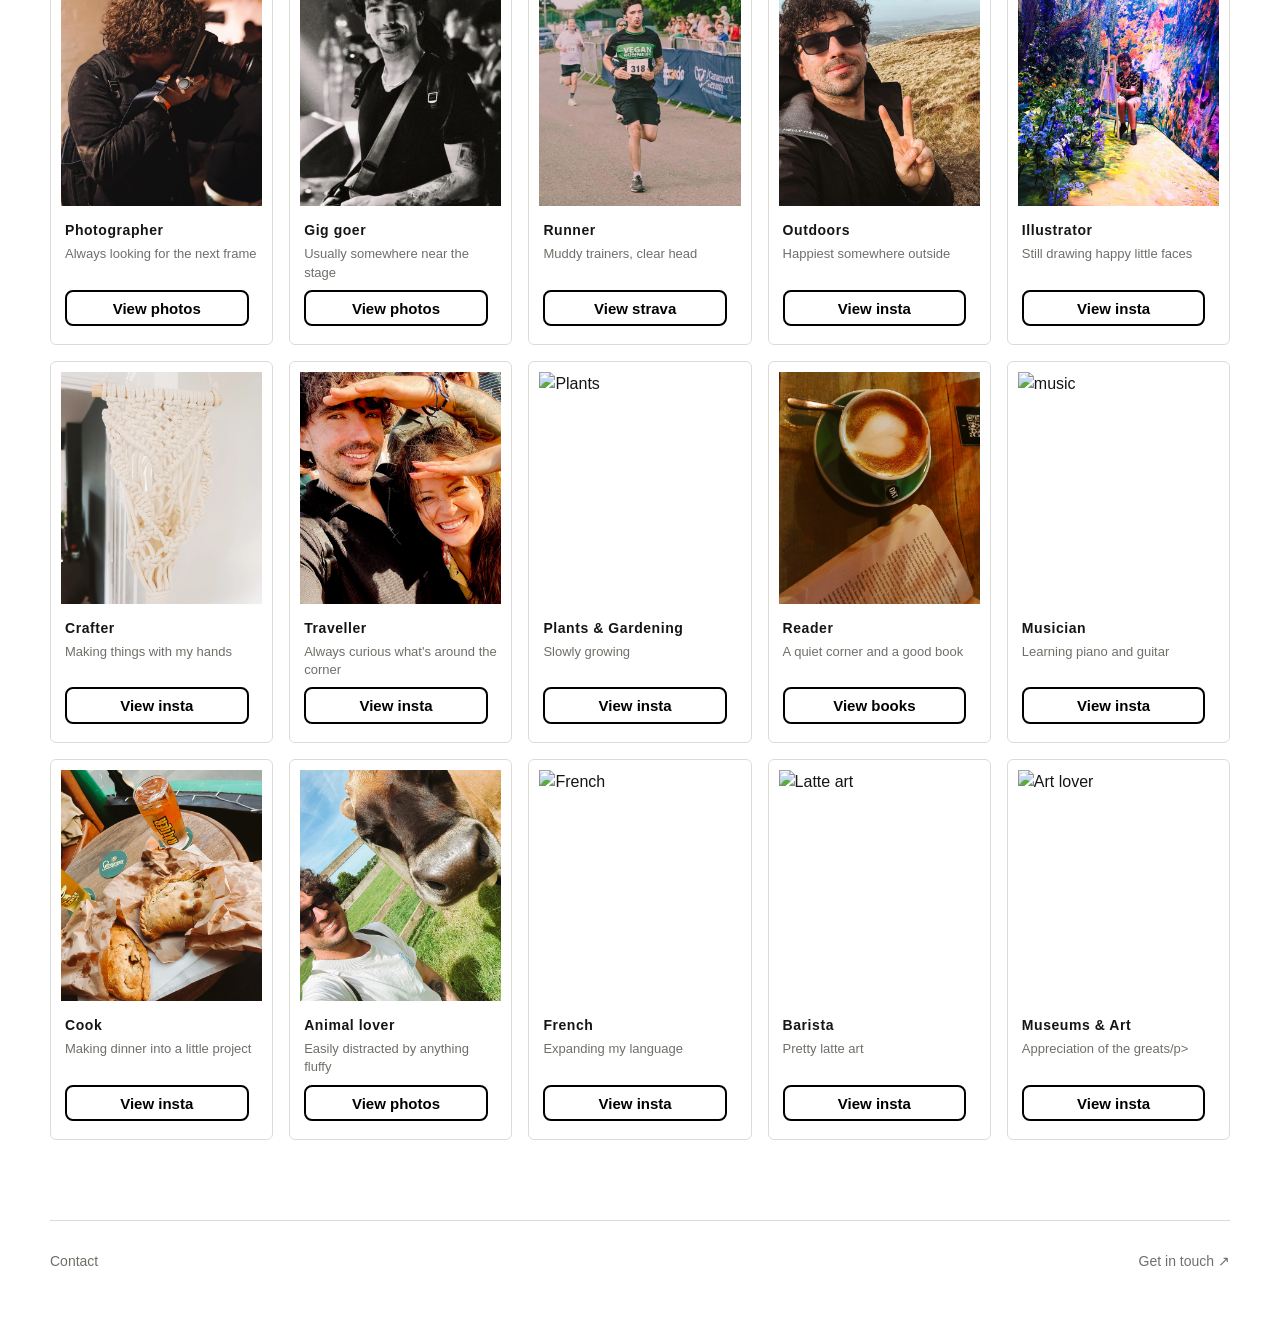
==== commit 84eddc18: "Update index.html" ====
--- a/about/index.html
+++ b/about/index.html
@@ -378,7 +378,7 @@
 
     <article class="polaroid">
 <div class="polaroid-image">
-<img src="/images/about/animals.webp" alt="Animal lover">
+<img src="/images/about/museums.webp" alt="Art lover">
 </div>
 <div class="polaroid-caption"><div>
 <h3>Museums & Art</h3>
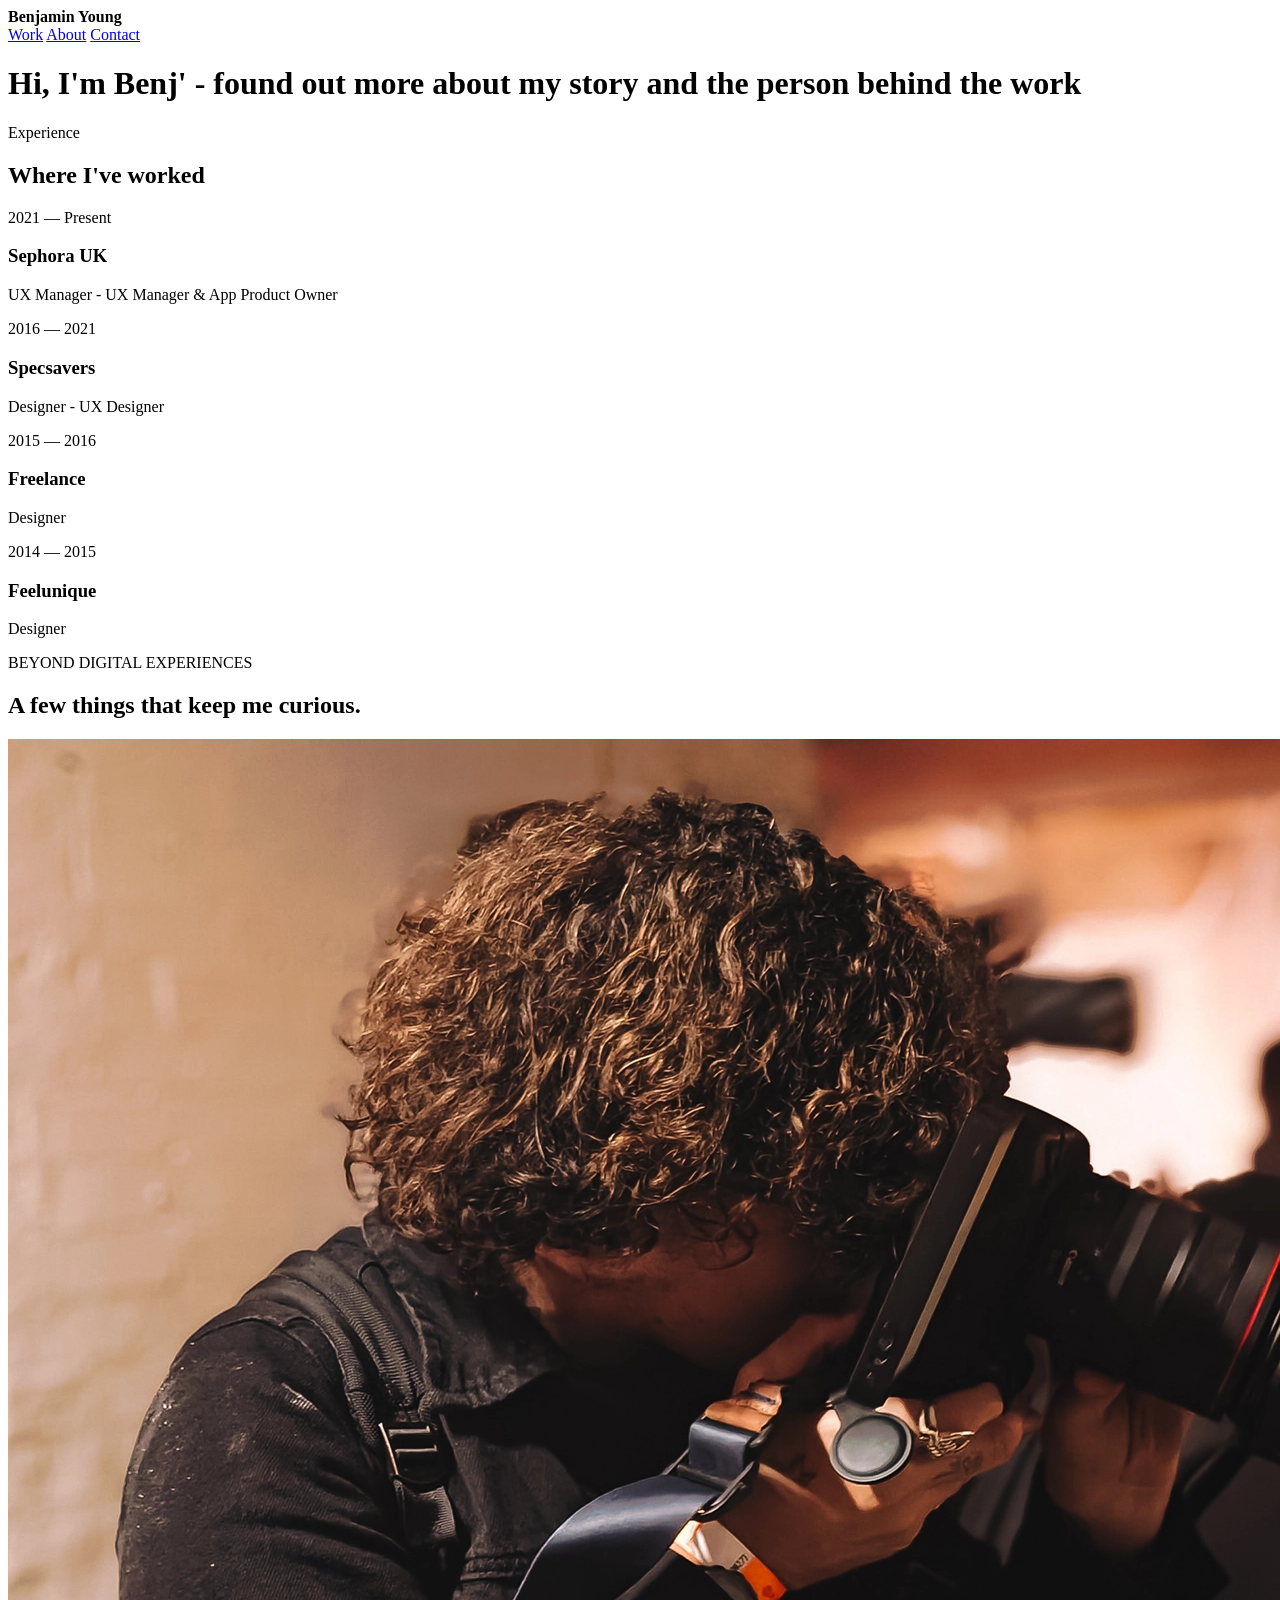
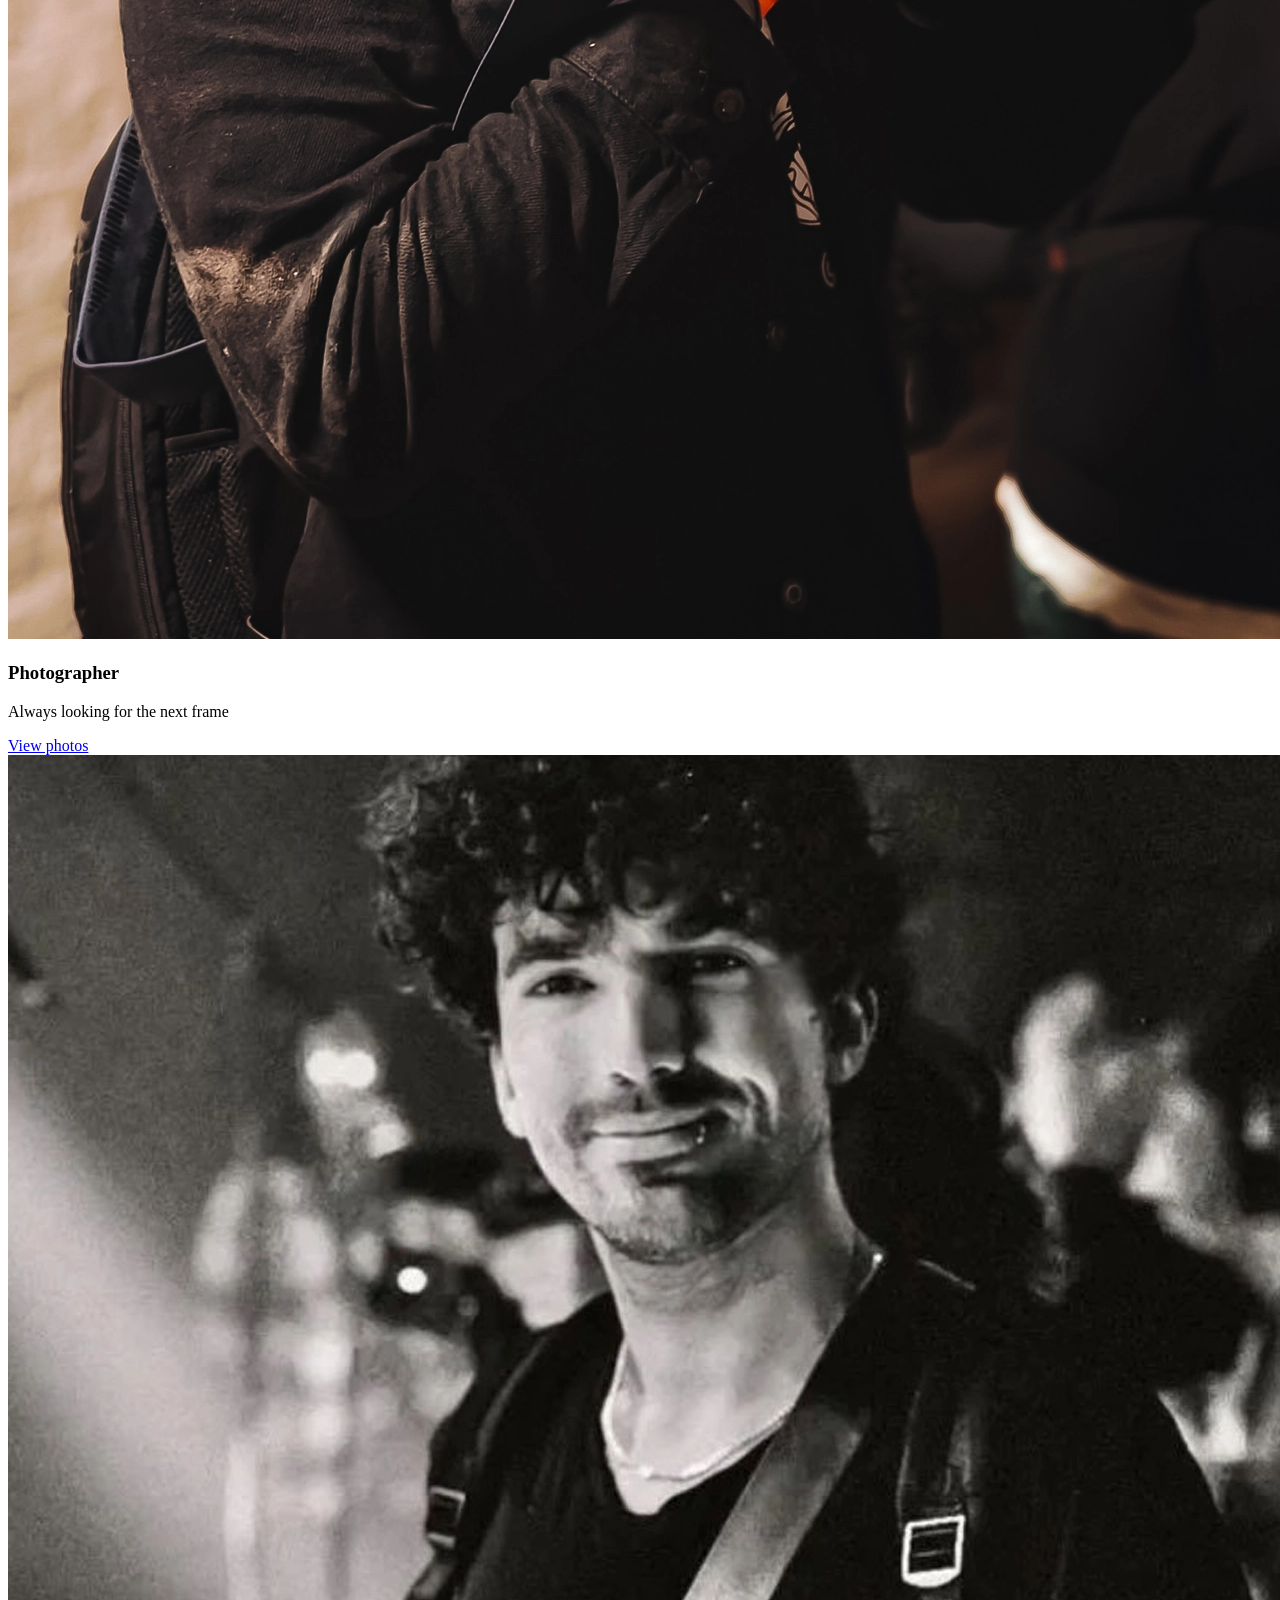
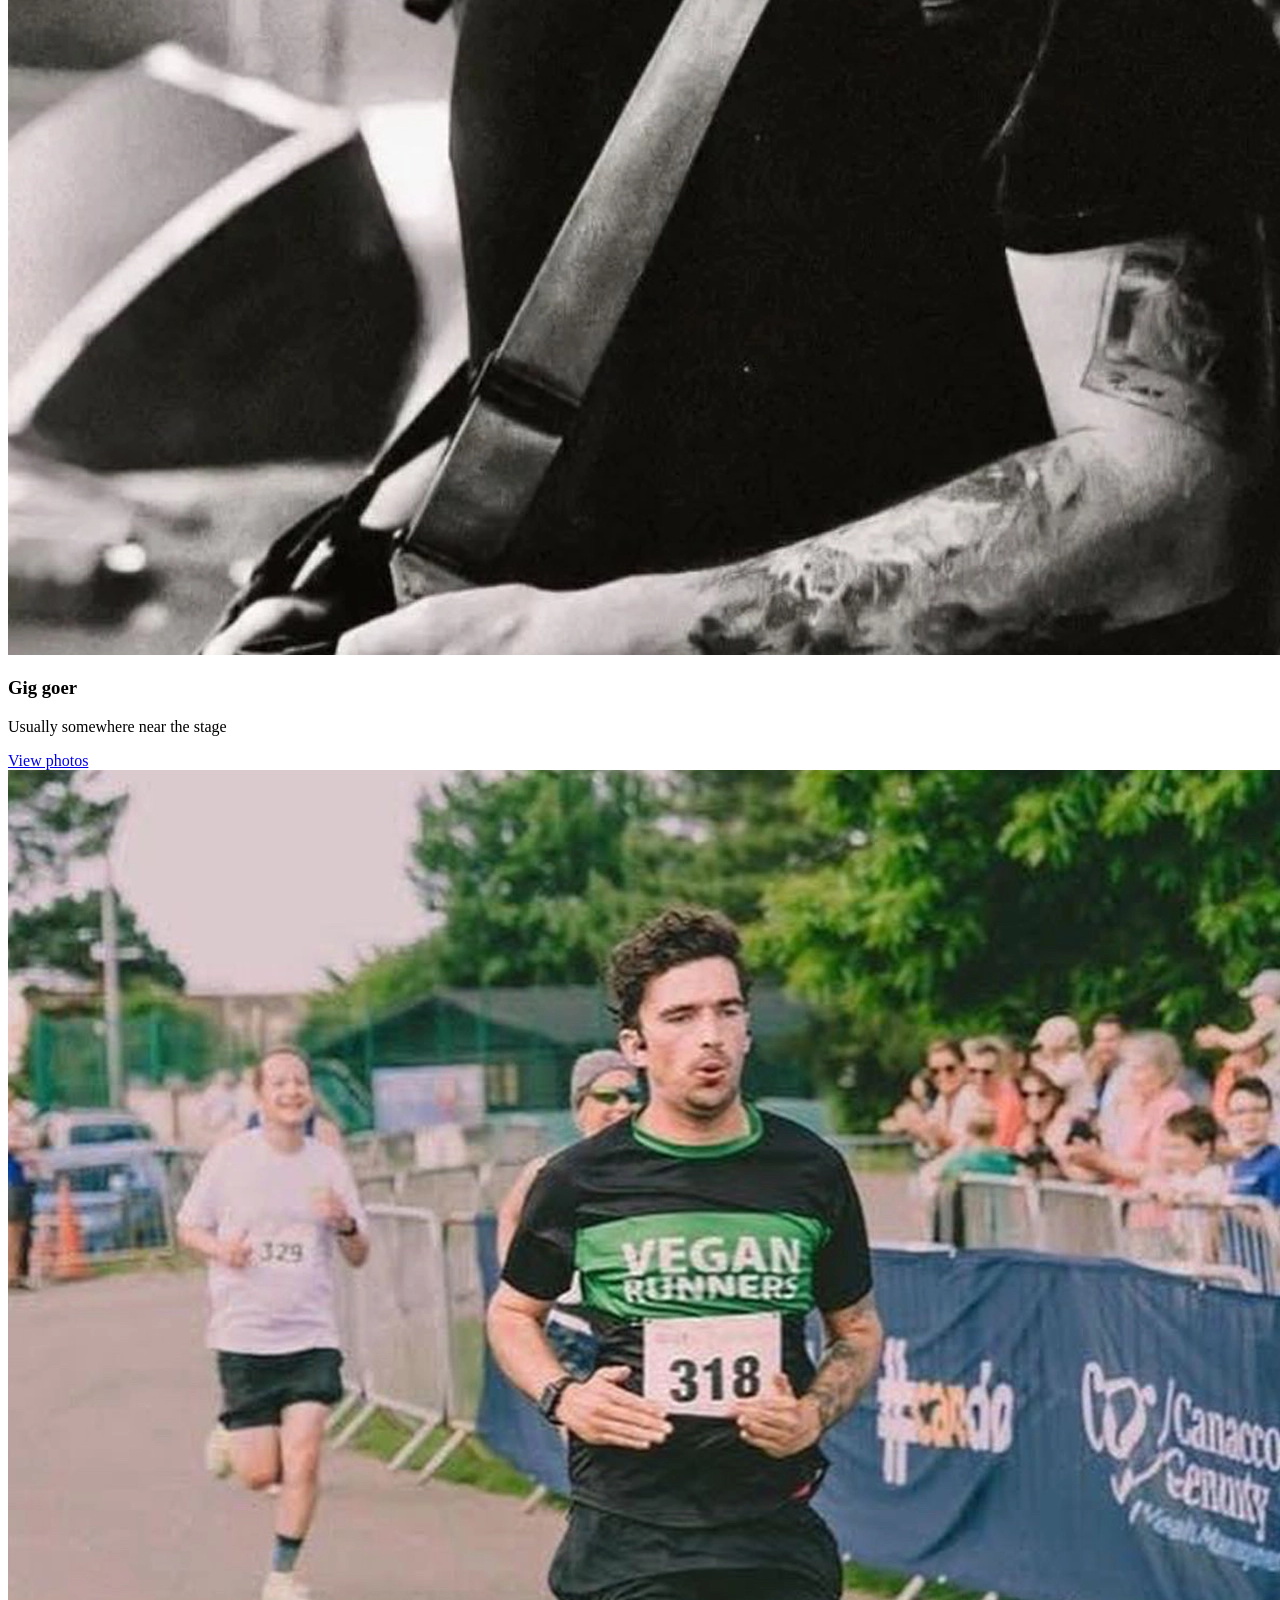
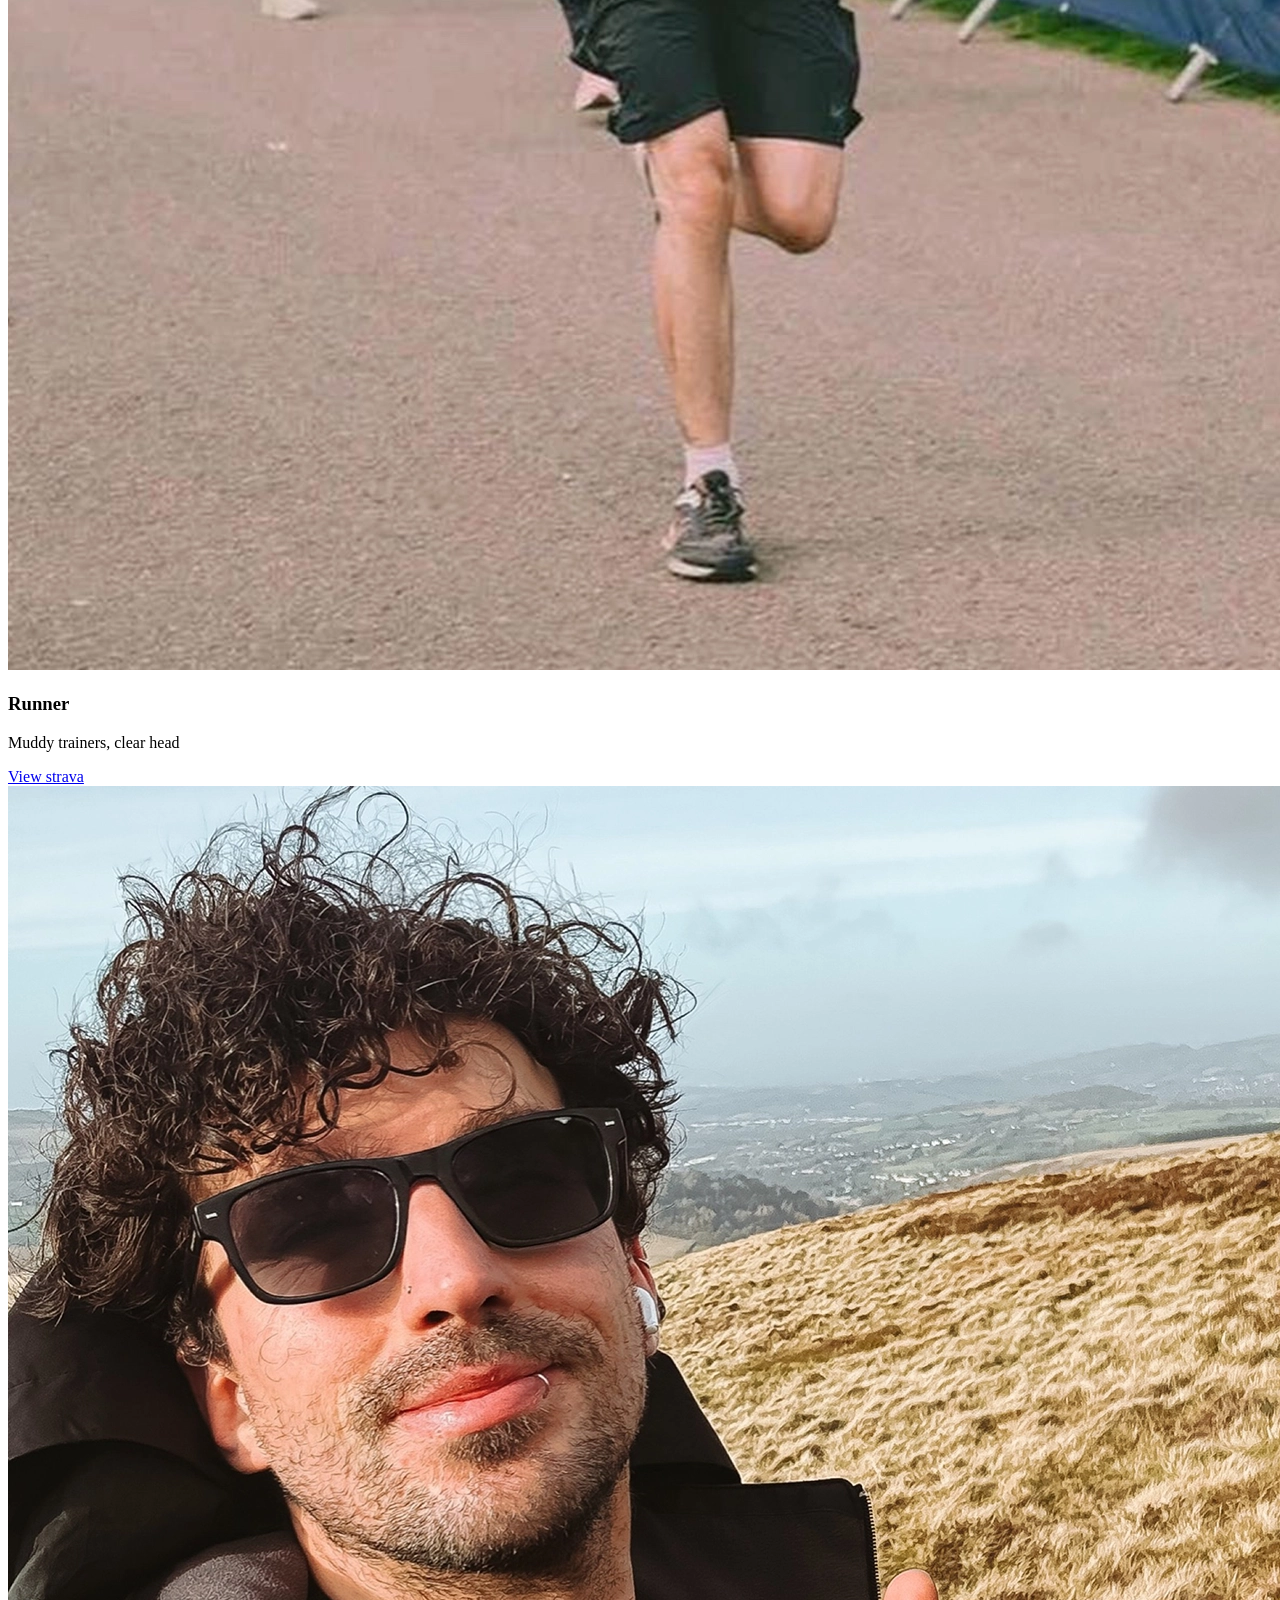
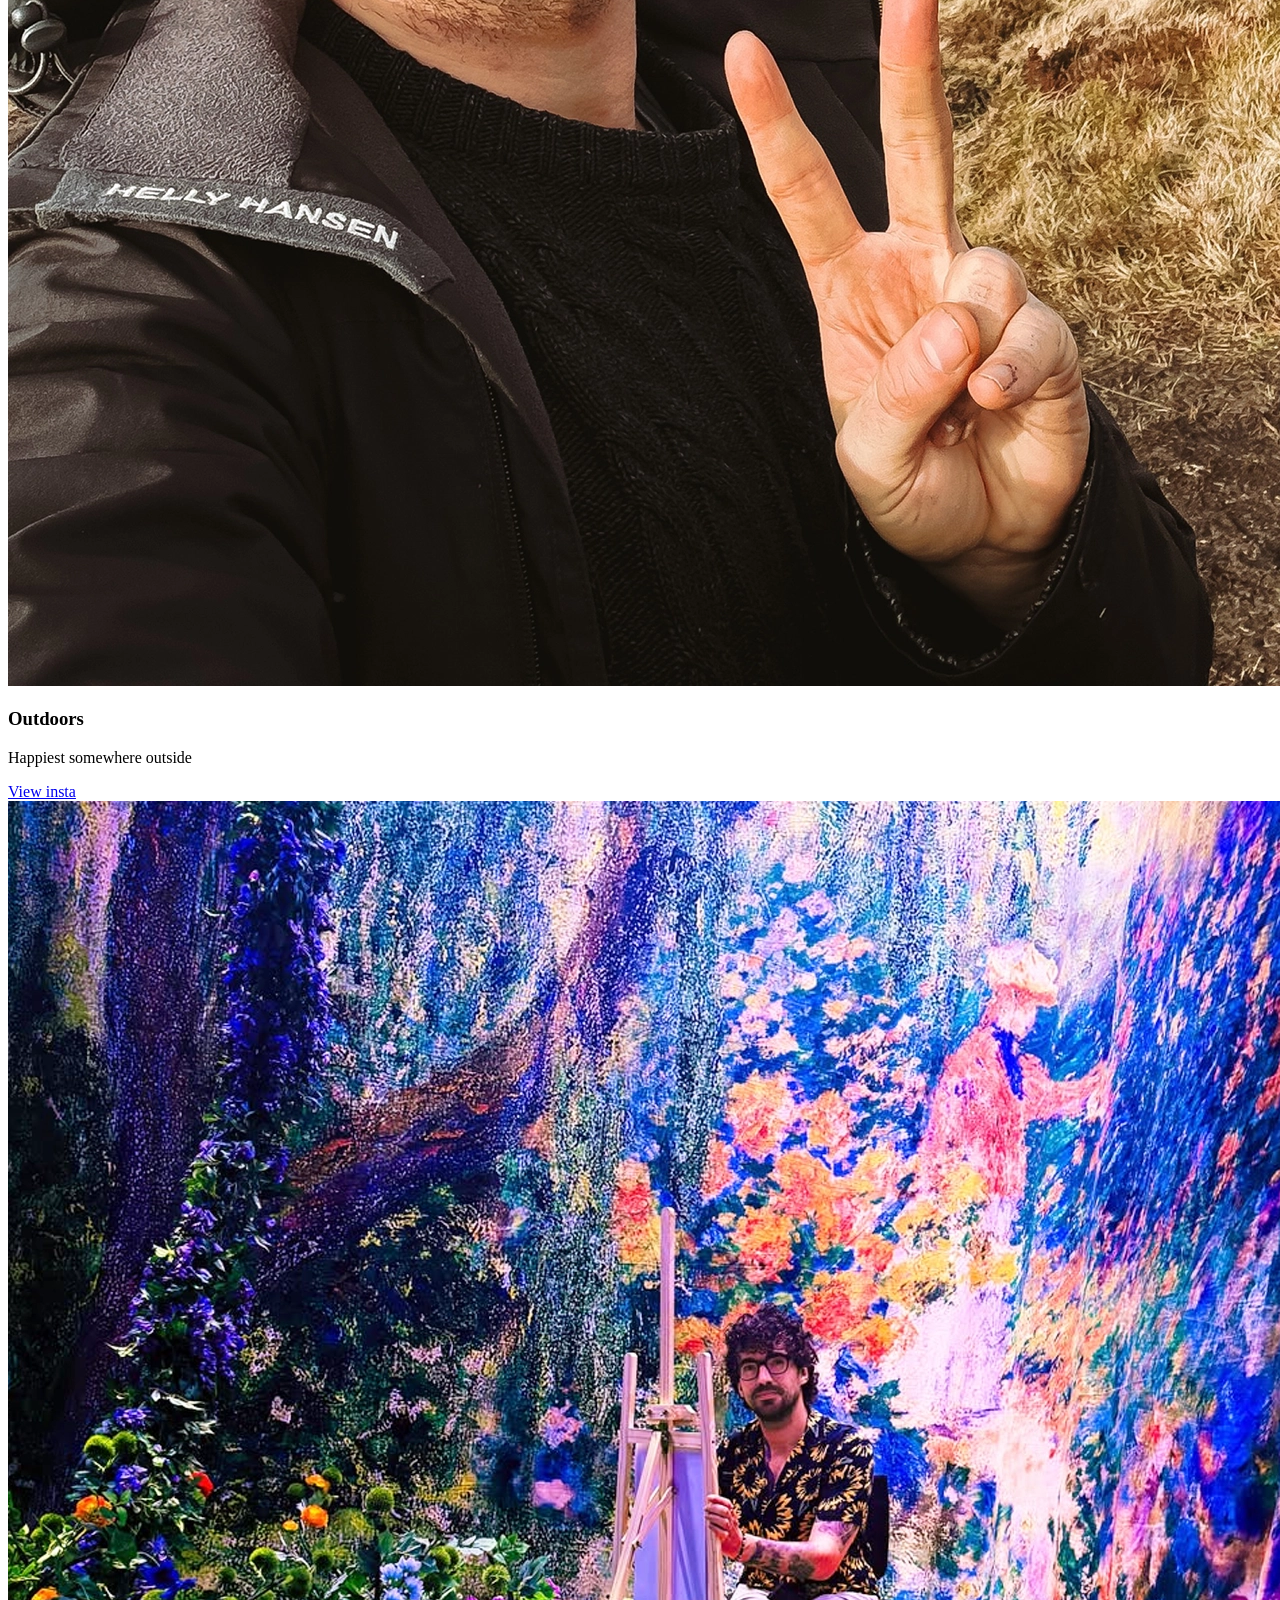
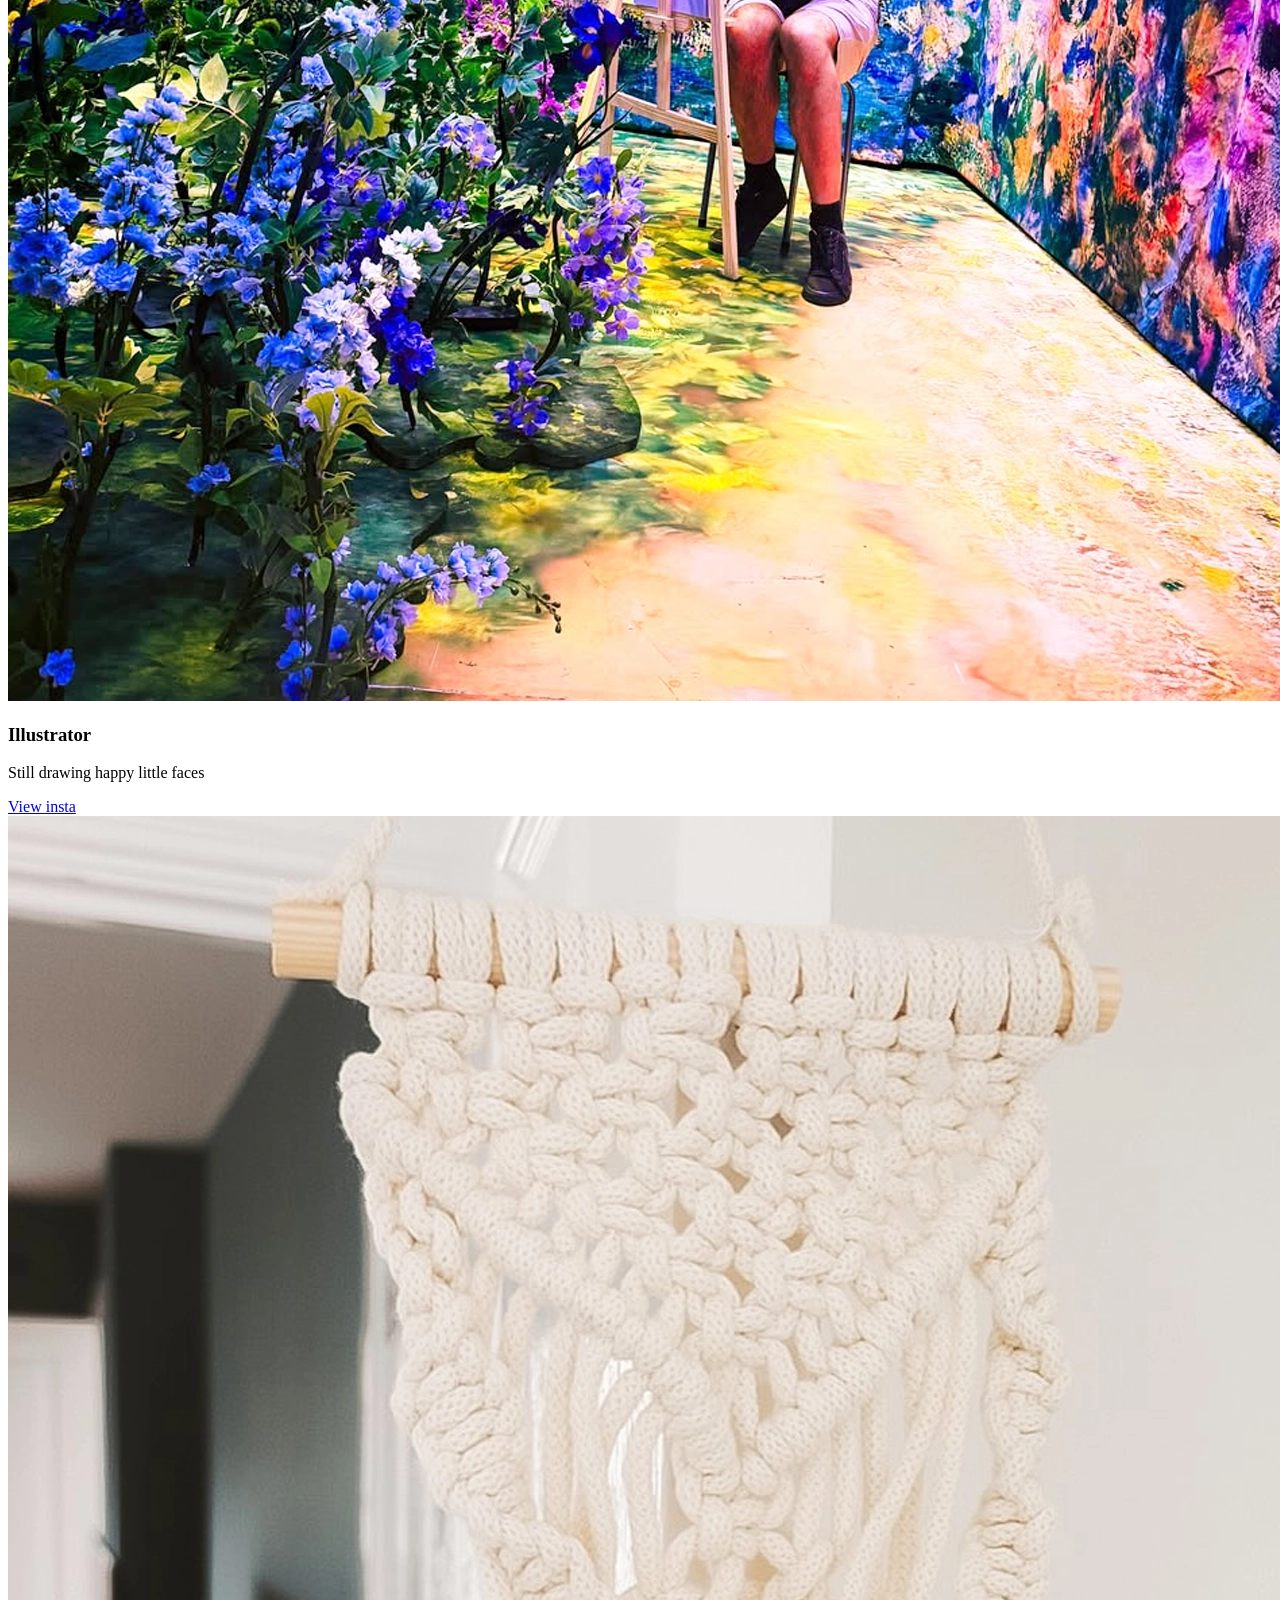
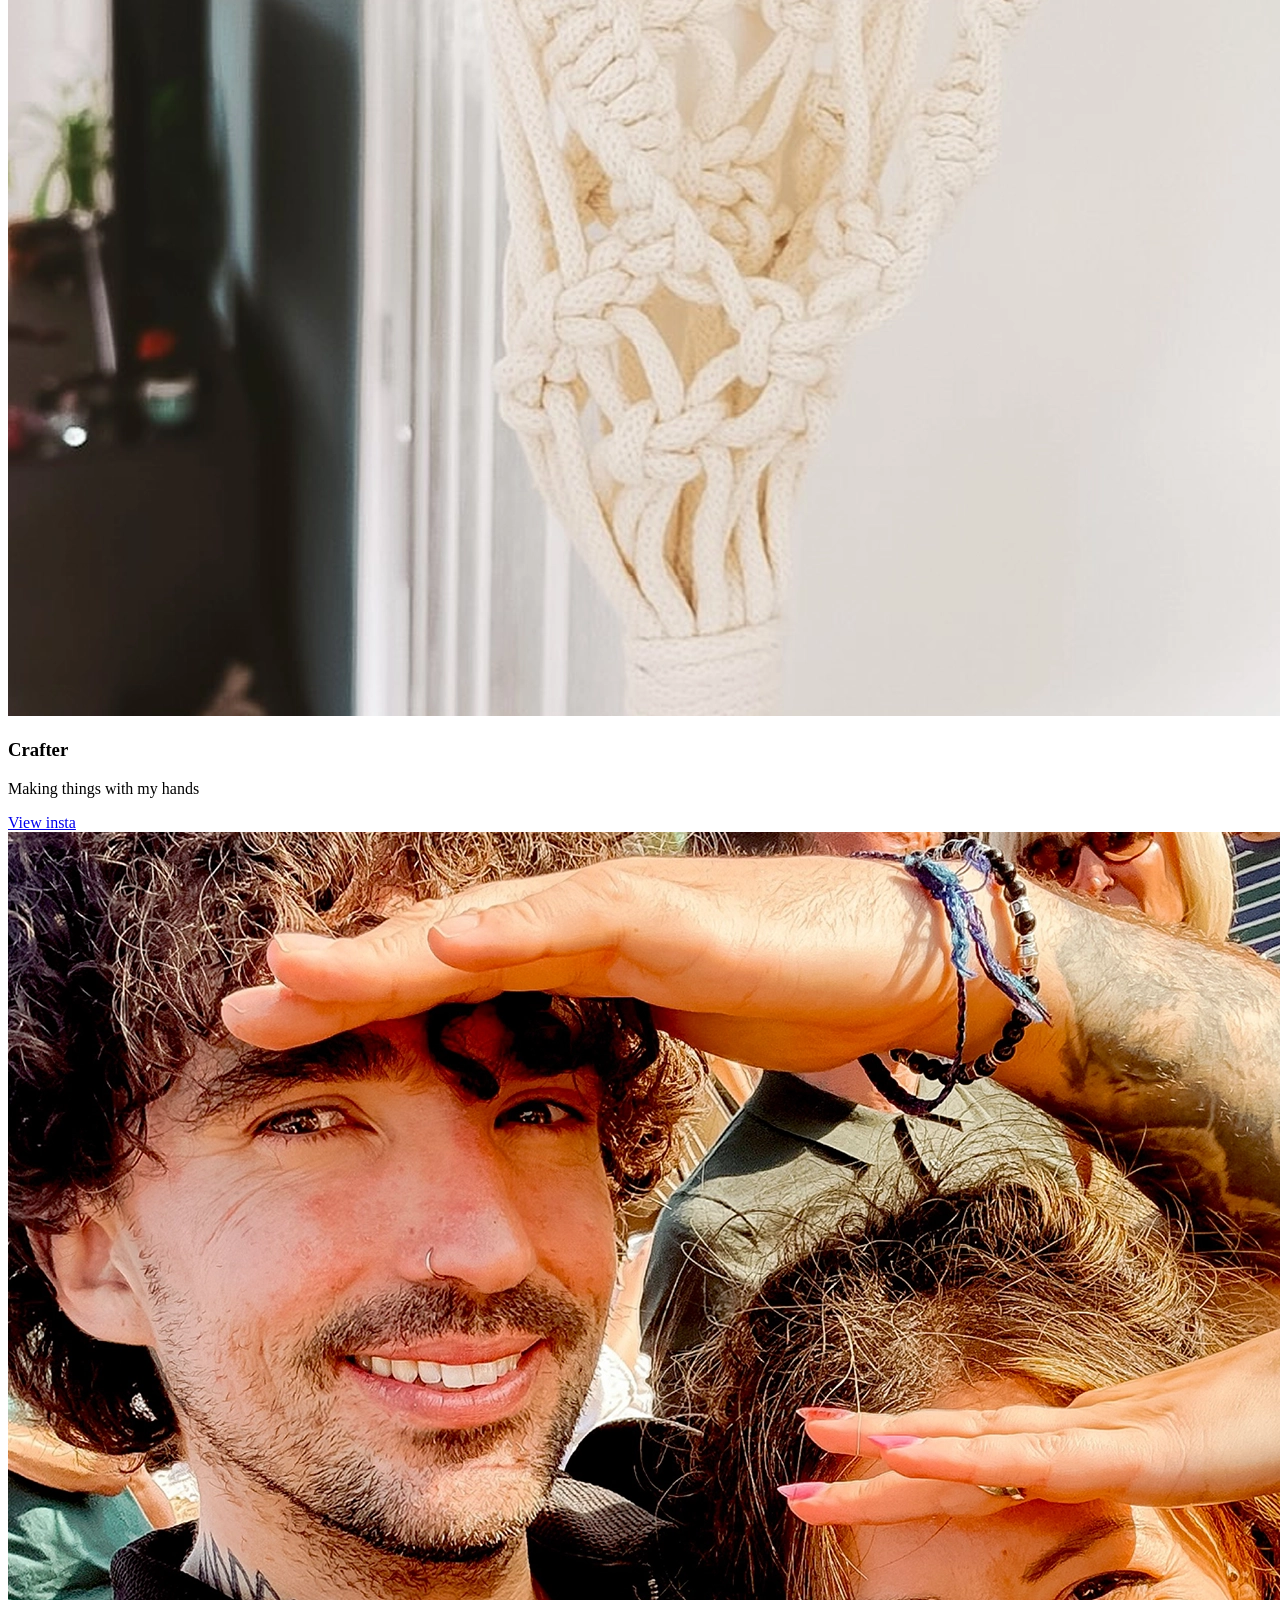
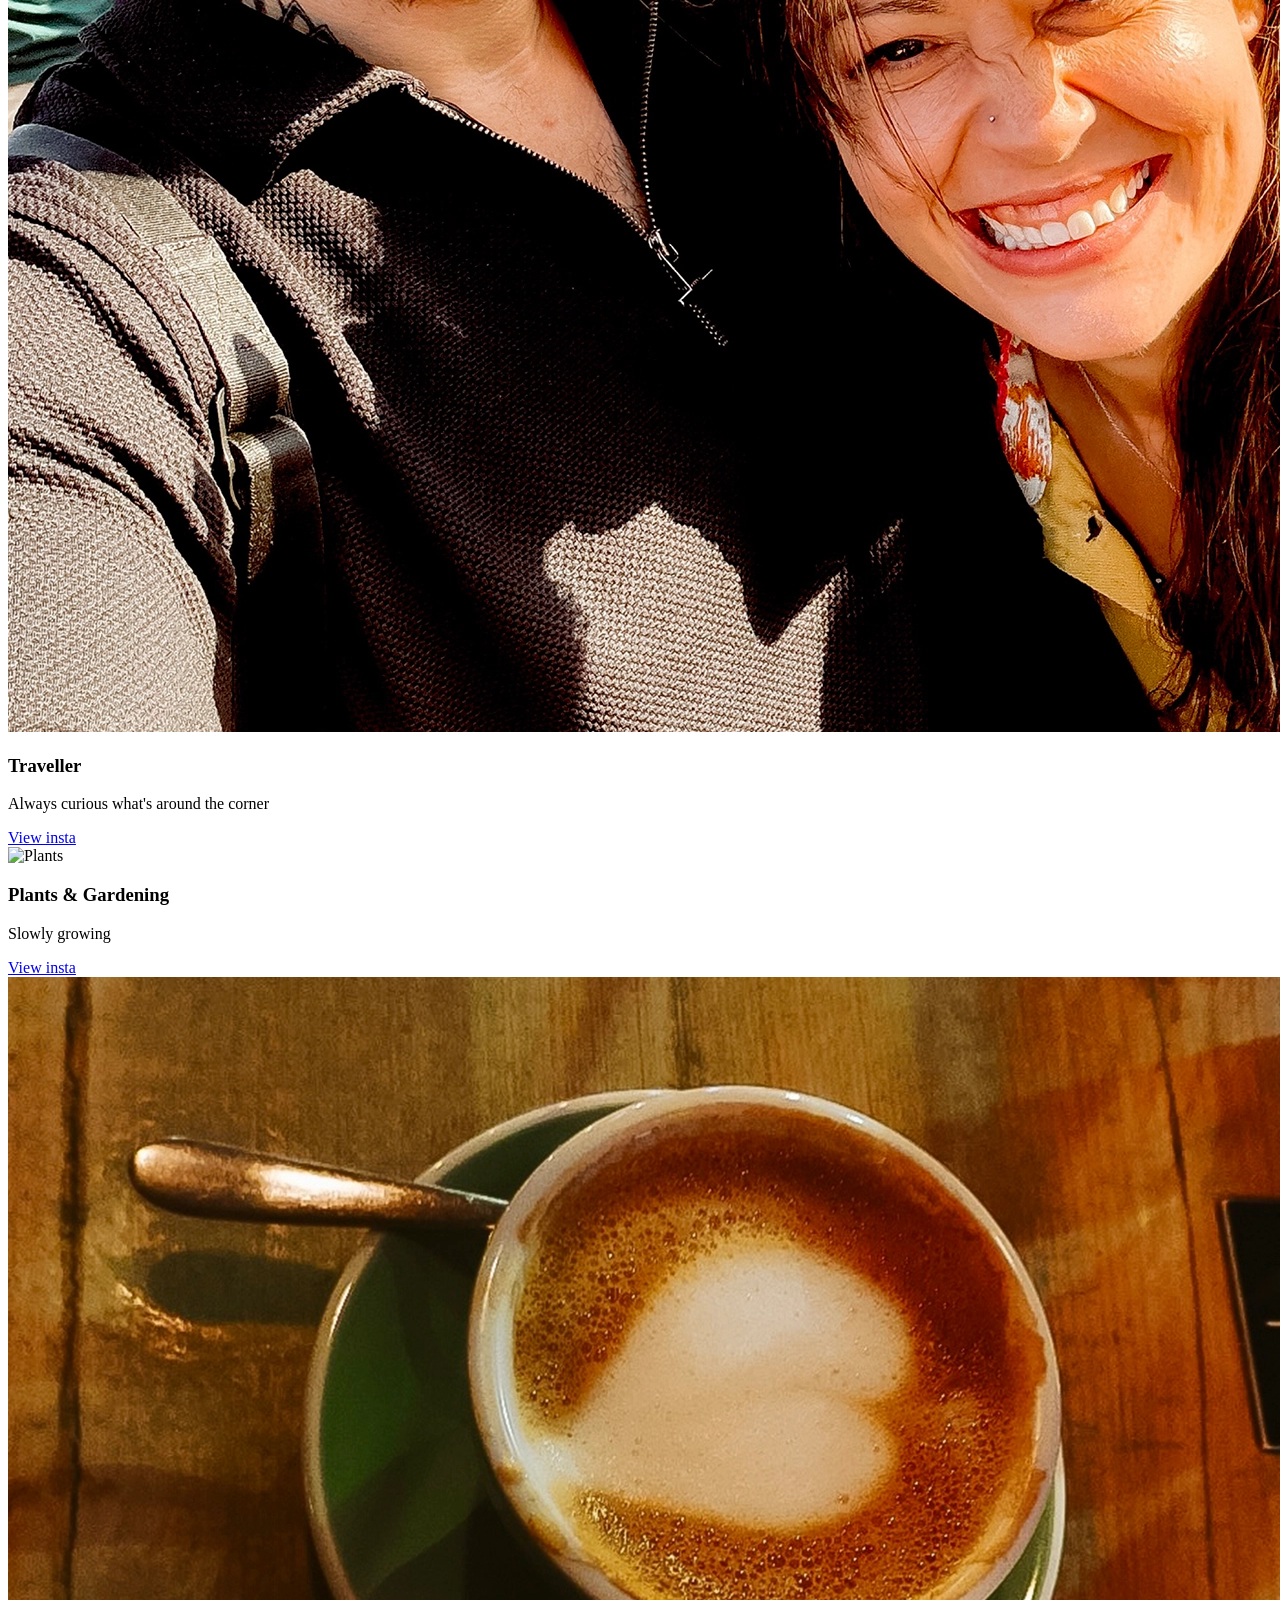
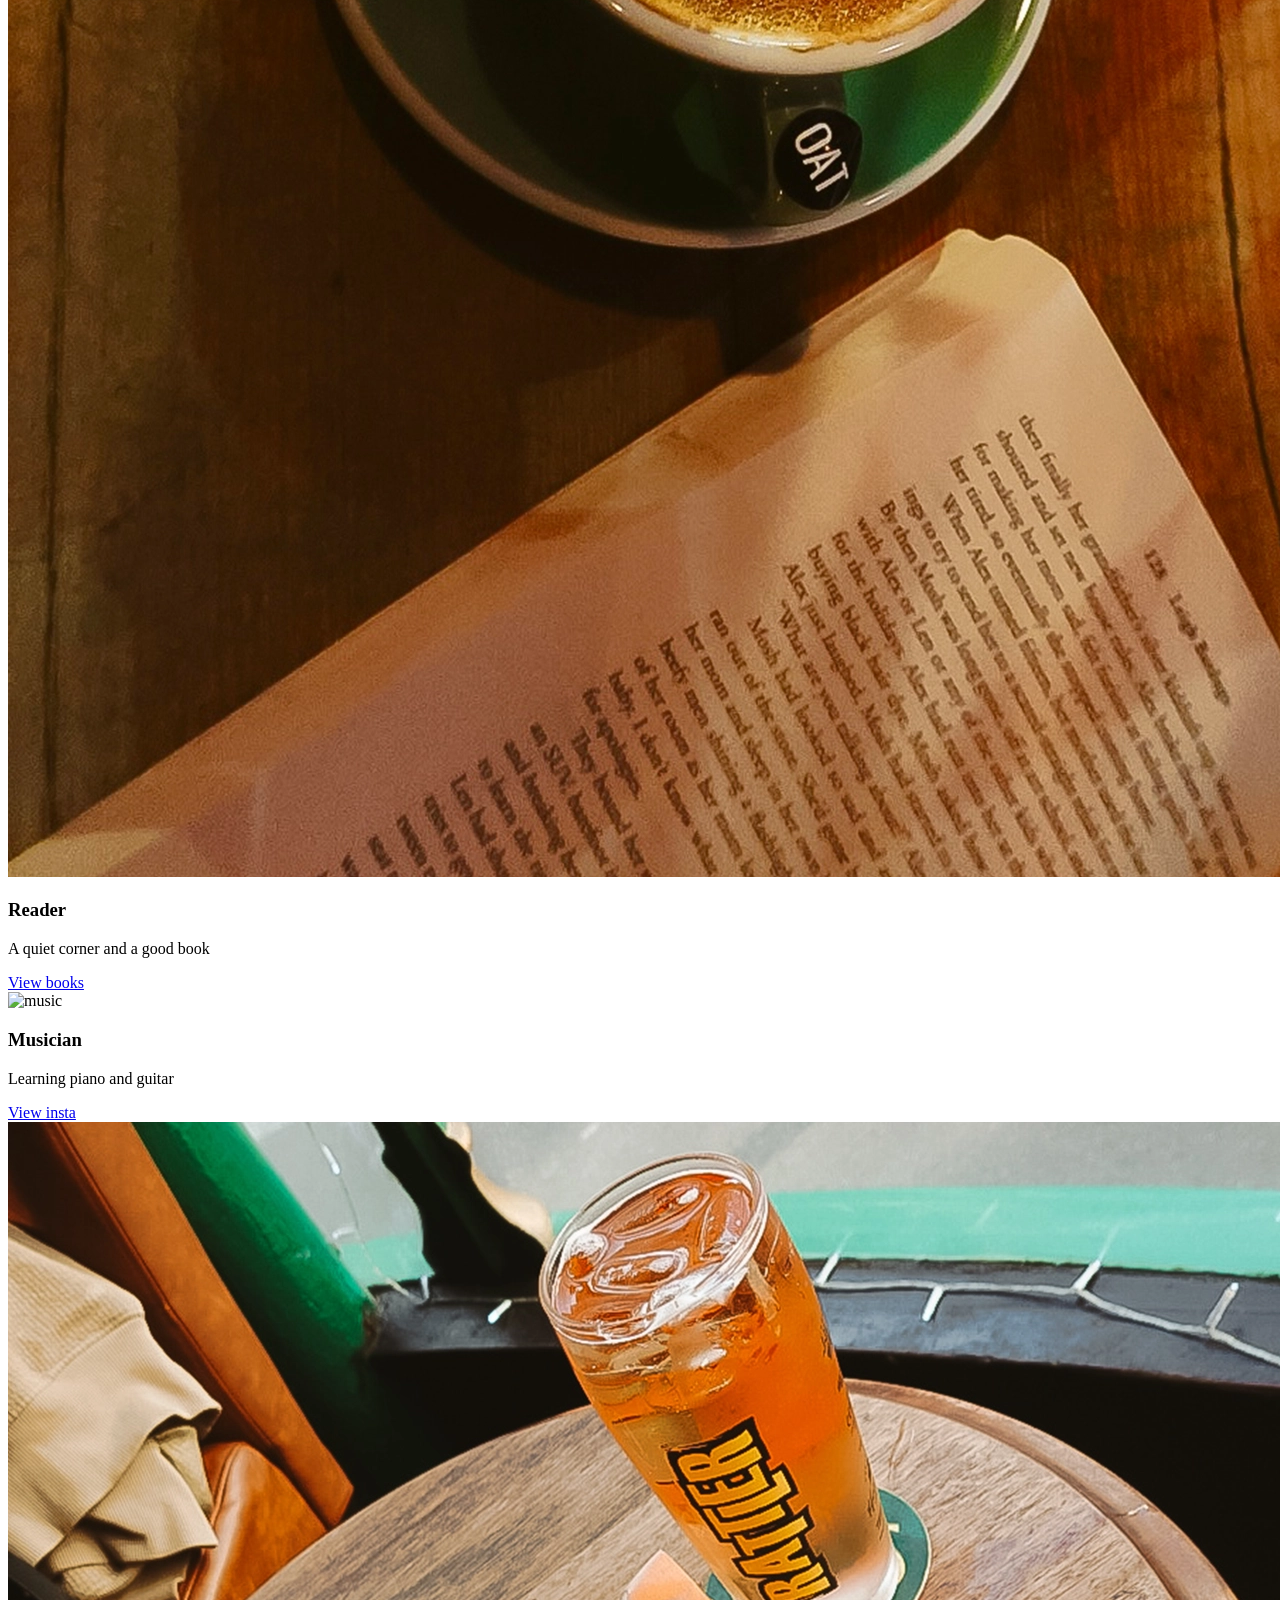
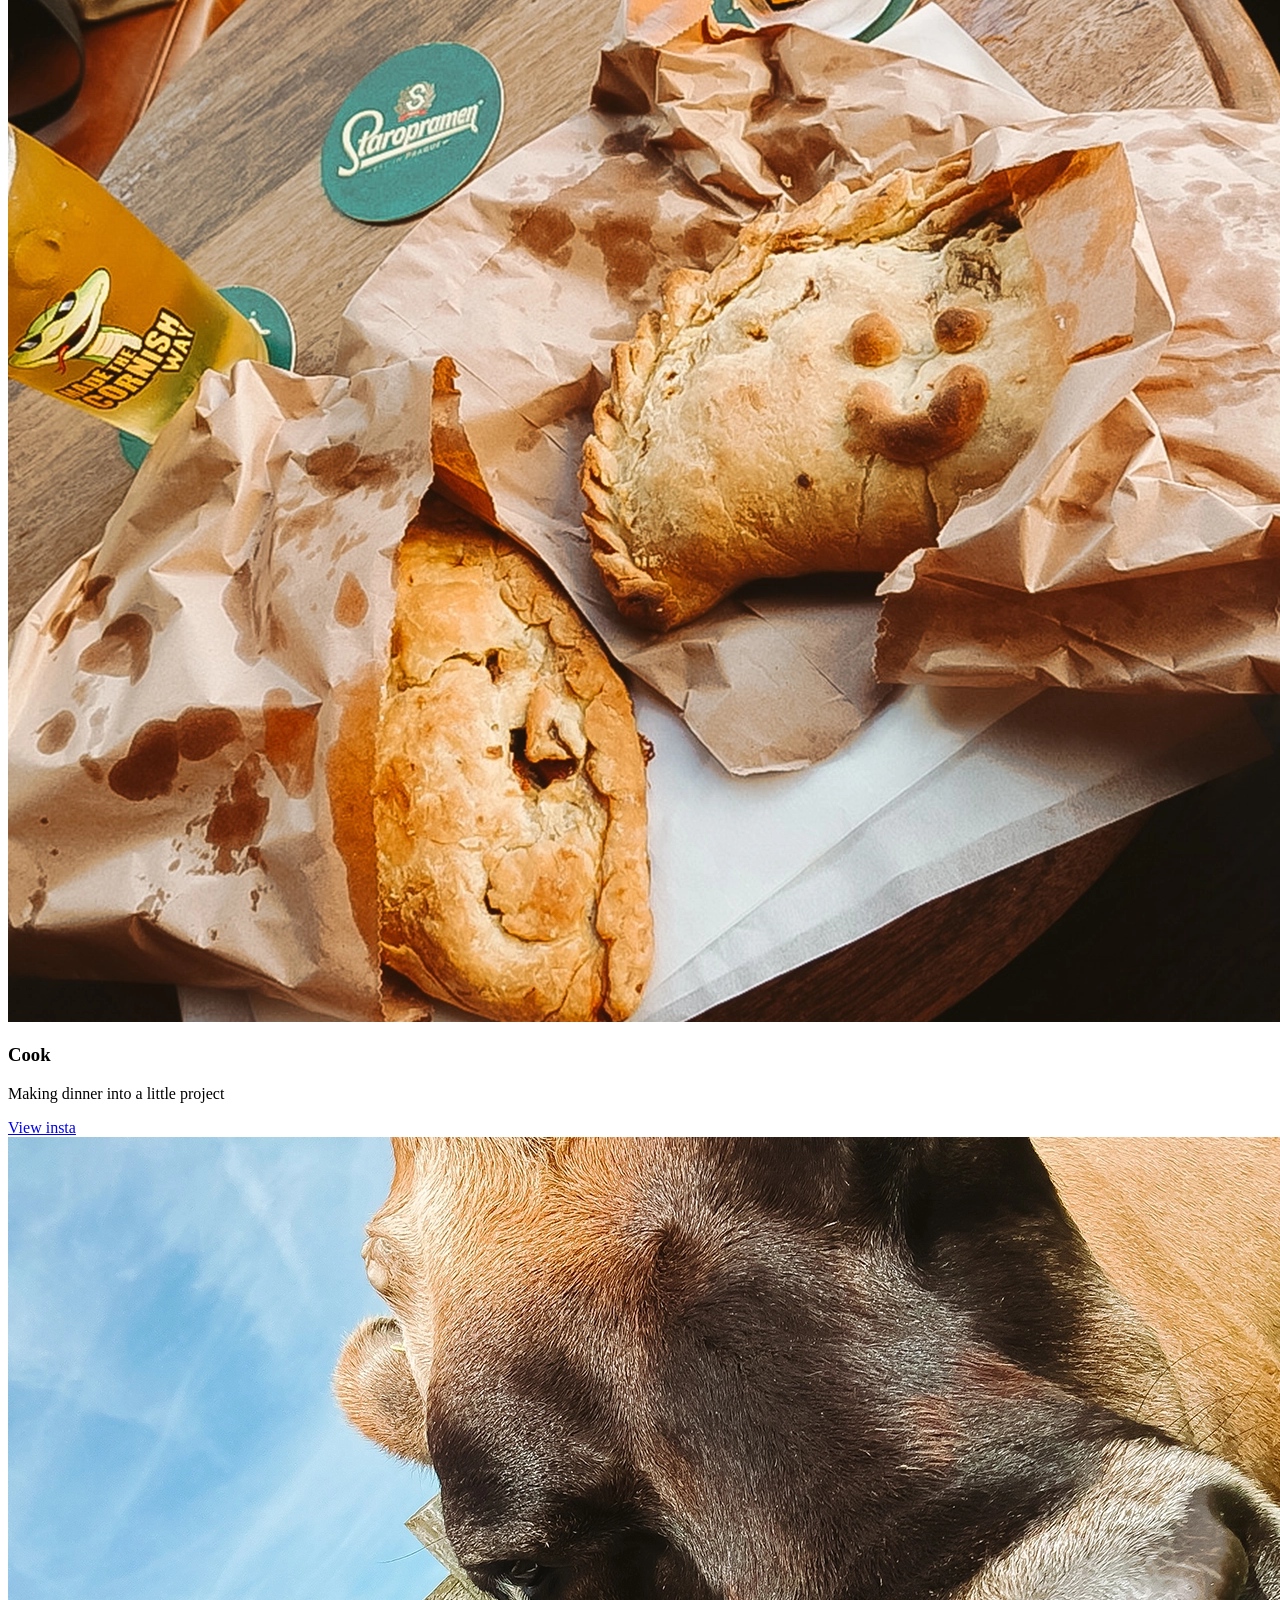
==== commit 88d2b1cc: "Update index.html" ====
--- a/about/index.html
+++ b/about/index.html
@@ -10,156 +10,7 @@
 <link rel="preconnect" href="https://fonts.gstatic.com" crossorigin>
 <link href="https://fonts.googleapis.com/css2?family=Cormorant+Garamond:ital,wght@0,300;0,400;0,500;0,600;0,700;1,300;1,400;1,500;1,600;1,700&display=swap" rel="stylesheet">
 
-<style>
-:root { --bg:#ffffff; --text:#151515; --muted:#6f6f6a; --line:#dcdcd6; --max:1180px; }
-* { box-sizing:border-box; }
-html { scroll-behavior:smooth; }
-body { margin:0; background:var(--bg); color:var(--text); font-family: Arial, sans-serif; line-height:1.5; }
-a { color:inherit; text-decoration:none; }
-a:hover { text-decoration:underline; text-underline-offset:4px; }
-.wrap { width:min(calc(100% - 48px), var(--max)); margin:auto; }
-nav { display:flex; justify-content:space-between; align-items:center; padding:28px 0; font-size:14px; }
-nav .links { display:flex; gap:24px; }
-.hero { min-height: 62vh; display: flex; align-items: center; padding: 80px 0 80px; }
-h1 {     font-family: "Cormorant Garamond", serif; font-size: clamp(52px, 9vw, 48px);
-    line-height: 1.1;
-    letter-spacing: 0.2px;
-    font-weight: 600;
-    max-width: 29ch; margin:0; }
-.intro { margin-top:34px; max-width:620px; font-size:clamp(19px,2.2vw,27px); line-height:1.3; }
-section { border-top:1px solid var(--line); padding:80px 0; }
-.section-head { display:grid; grid-template-columns:1fr 2fr; gap:40px; margin-bottom:42px; }
-    .section-head-intro { display:grid; grid-template-columns:1fr; gap:40px; margin-bottom:42px; }
-.eyebrow { font-size:12px; text-transform:uppercase; letter-spacing:.12em; color:var(--muted); }
-h2 { font-family: "Cormorant Garamond", serif; font-size:42px; line-height:1; letter-spacing:-.045em; margin:0; font-weight:600; }
-.work {     display: grid; grid-template-columns: repeat(2,1fr); gap:12px;}
-
-.work .card:nth-child(3n+1){
-    grid-column: 1/ -1;
-}
-
-    .button {    background: #FFF;
-    border: 2px solid #000 !important;
-    font-weight: bold;
-    border-radius: 8px;
-    width: 95%;
-    padding: 6px 0 4px 0;
-    text-align: center;
-    font-size: 15px;
-                display: inline-block;
-    vertical-align: middle;
-    box-sizing: border-box;
-                cursor: pointer;
-    white-space: nowrap;
-    color: #000;}
-
-    
-
-    /* POLAROID GRID */
-
-.polaroid-grid {
-display: grid;
-grid-template-columns: repeat(5, 1fr);
-gap: 16px;
-    margin-top:30px;
-}
-
-
-/* POLAROID */
-
-.polaroid {
-background: #fff;
-padding: 10px 10px 18px;
-border: 1px solid var(--line);
-        border-radius: 6px;
-}
-
-.polaroid-image {
-aspect-ratio: 1 / 1.15;
-overflow: hidden;
-}
-
-.polaroid-image img {
-width: 100%;
-height: 100%;
-display: block;
-object-fit: cover;
-}
-
-.polaroid-caption {
-padding: 14px 4px 0;
-        display: flex;
-    align-items: stretch;
-    height: 120px;
-    flex-direction: column;
-    justify-content: space-between;
-}
-
-.polaroid-caption h3 {
-margin: 0 0 4px;
-font-size: 14px;
-letter-spacing: .04em;
-}
-
-.polaroid-caption p {
-margin: 0;
-font-size: 13px;
-line-height: 1.4;
-color: var(--muted);
-}
-.card { min-height:310px; width:100%; border:1px solid var(--line); padding:28px; display:flex; flex-direction:column; justify-content:space-between; background:#fff; transition:transform .2s ease; }
-.card:hover { transform:translateY(-4px); text-decoration:none; }
-.card h3 { font-size:30px; letter-spacing:-.03em; margin:0 0 10px; }
-.card p { color:var(--muted); max-width:430px; margin:0; }
-.arrow { font-size:24px; align-self:flex-end; }
-.timeline { border-top:1px solid var(--line); }
-.role { display:grid; grid-template-columns:1fr 2fr; gap:40px; padding:28px 0; border-bottom:1px solid var(--line); }
-.role .dates { color:var(--muted); }
-.role h3 { margin:0; font-size:24px; }
-.role p { margin:5px 0 0; color:var(--muted); }
-.about { max-width:780px; font-size:clamp(22px,3vw,38px); line-height:1.2; letter-spacing:-.025em; }
-footer { border-top:1px solid var(--line); padding:30px 0 60px; display:flex; justify-content:space-between; color:var(--muted); font-size:14px; }
-@media (max-width:700px) {
-
-    .polaroid-grid {
-    display: grid;
-    grid-template-columns: repeat(2, 1fr);}
-    
-.wrap { width:min(calc(100% - 32px), var(--max)); }
-nav .links { gap:12px; }
-.hero { min-height:70vh; padding:70px 0 60px; }
-.section-head, .role { grid-template-columns:1fr; gap:18px; }
-.work { grid-template-columns:1fr; }
-section { padding:60px 0; }
-footer { display:block; }
-
-  about-life {
-padding: 120px 40px;
-}
-
-.about-intro {
-max-width: 600px;
-margin-bottom: 56px;
-}
-
-.eyebrow {
-margin-bottom: 12px;
-font-size: 12px;
-letter-spacing: .12em;
-text-transform: uppercase;
-}
-
-.about-intro h2 {
-margin: 0;
-font-size: clamp(36px, 4vw, 64px);
-line-height: .95;
-letter-spacing: -.04em;
-}
-
-
-
-}
-</style>
+<link rel="stylesheet" type="text/css" media="all" href=".../css/main.css">
 </head>
 <body>
 <div class="wrap">
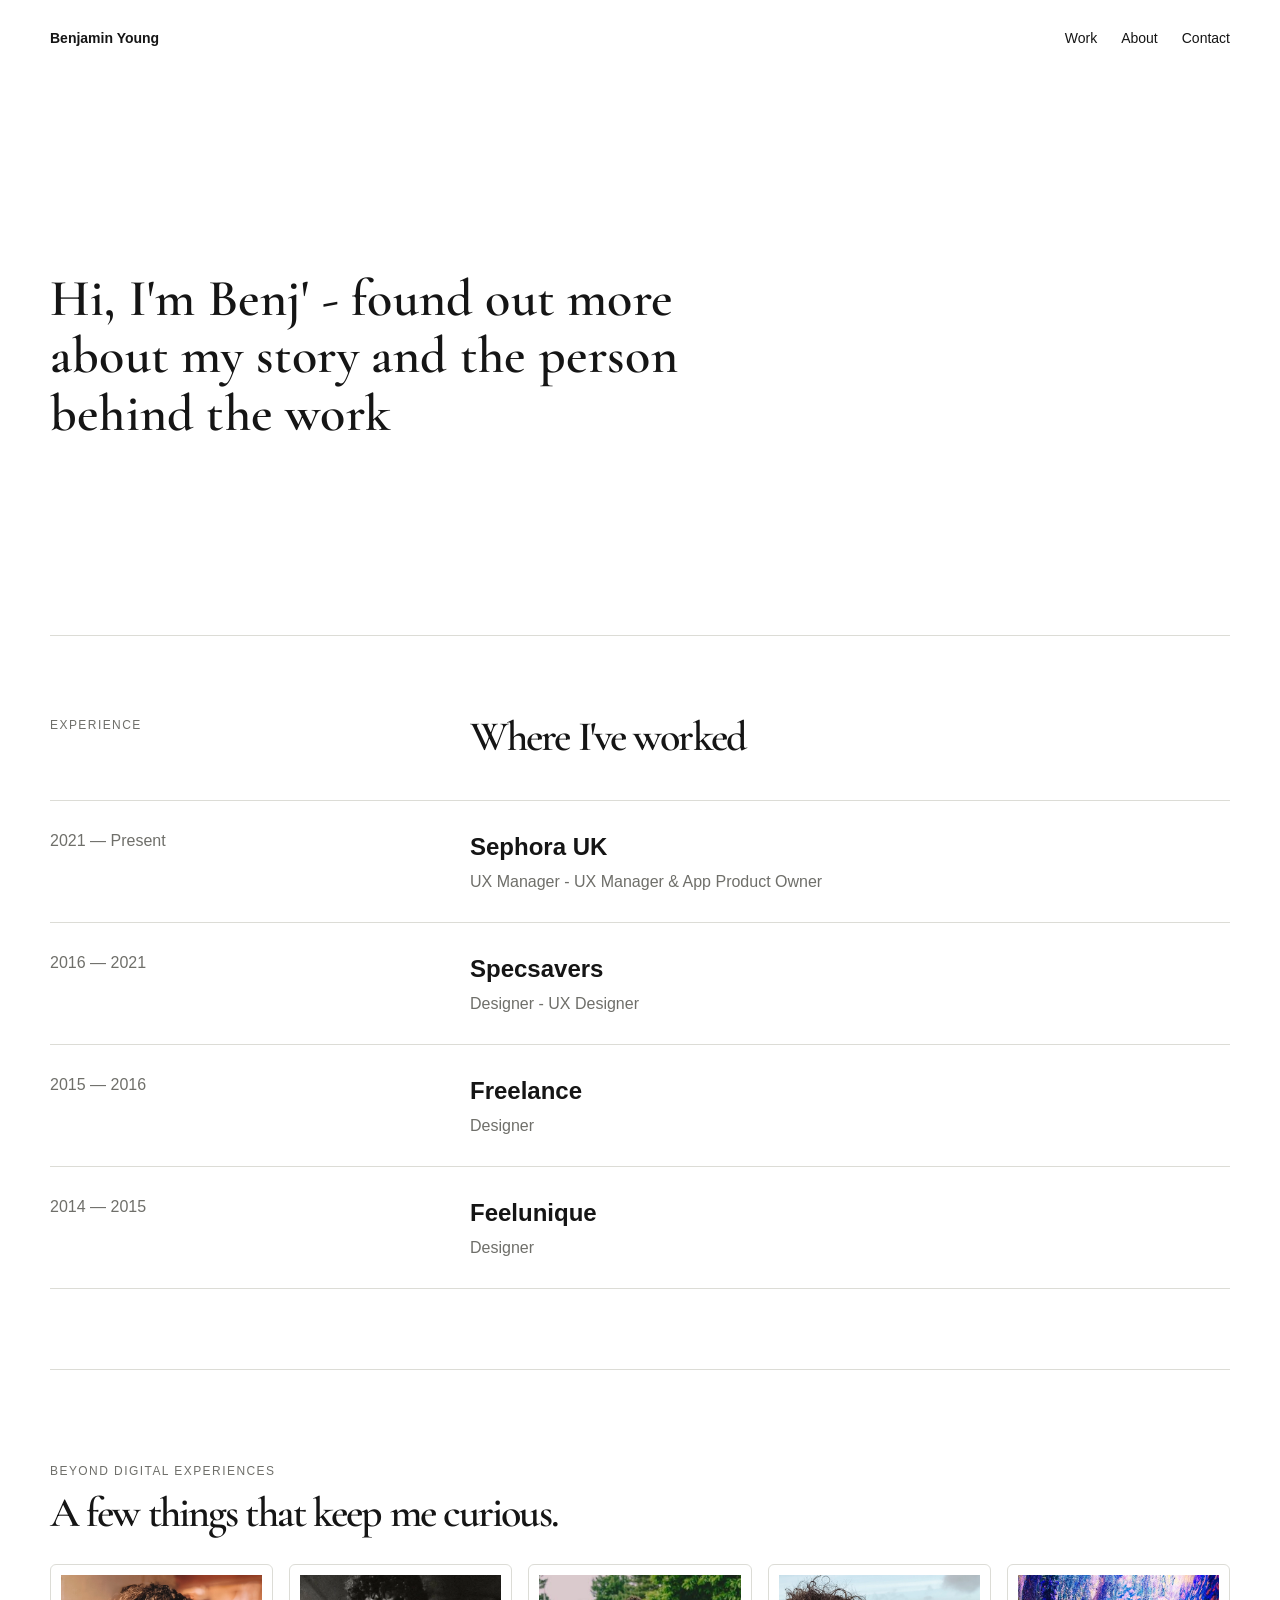
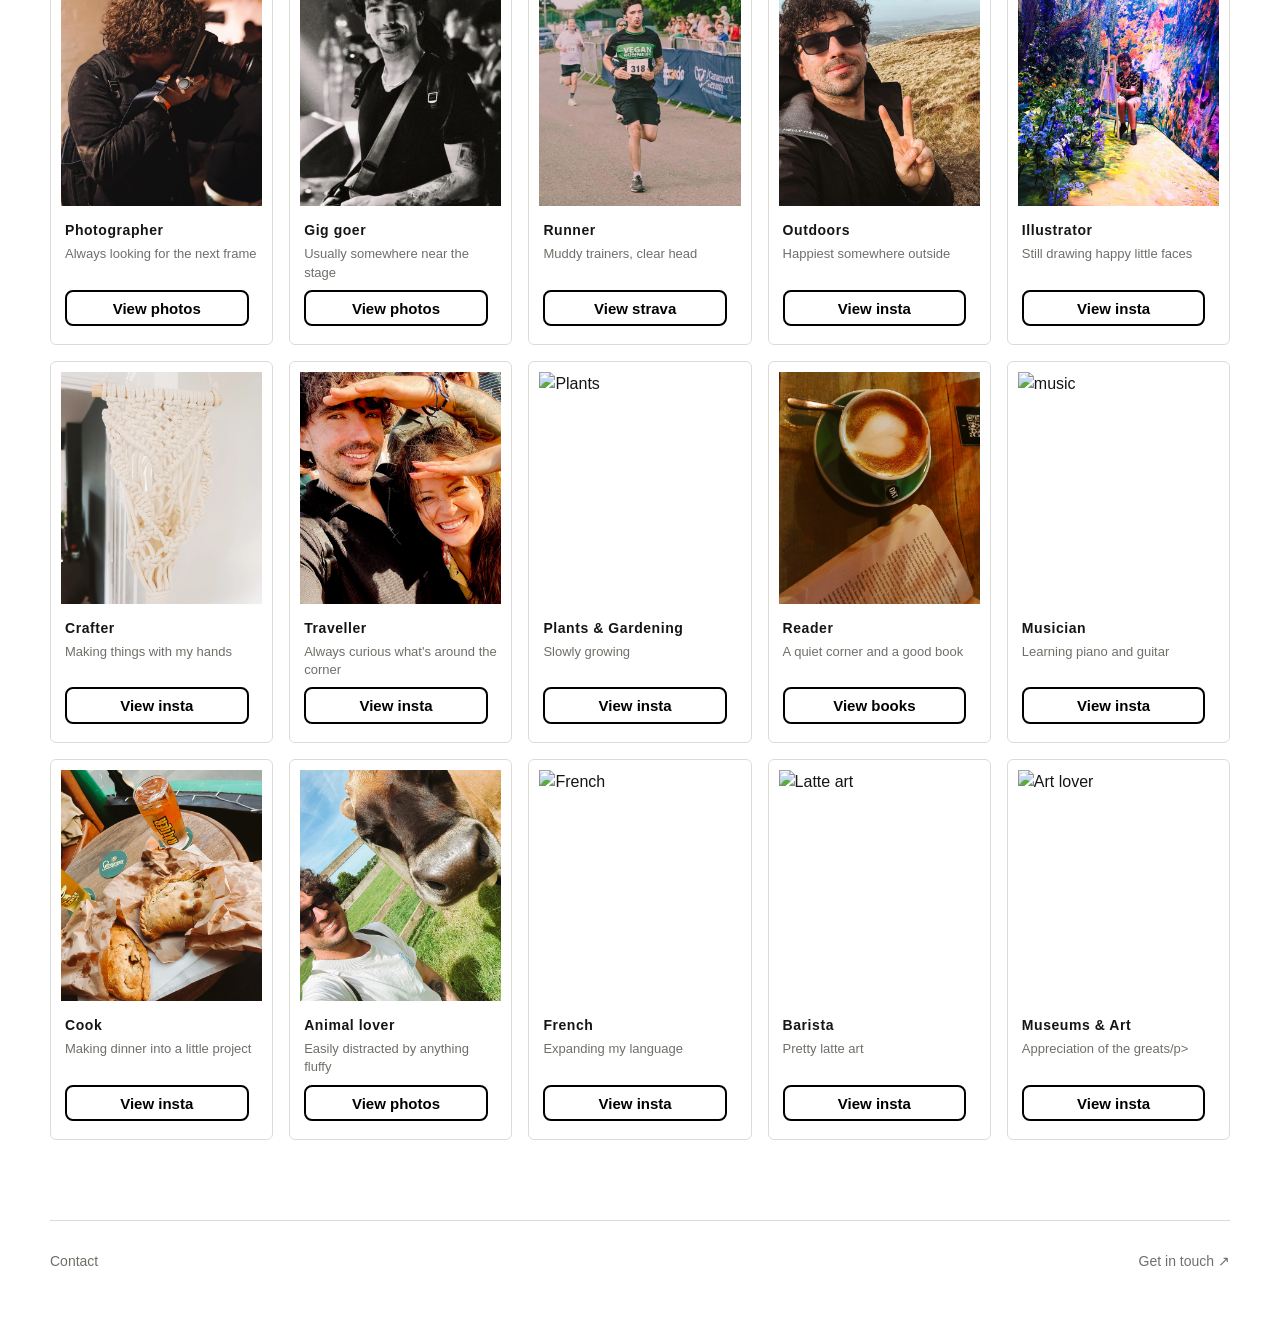
==== commit d551b366: "Update index.html" ====
--- a/about/index.html
+++ b/about/index.html
@@ -10,7 +10,7 @@
 <link rel="preconnect" href="https://fonts.gstatic.com" crossorigin>
 <link href="https://fonts.googleapis.com/css2?family=Cormorant+Garamond:ital,wght@0,300;0,400;0,500;0,600;0,700;1,300;1,400;1,500;1,600;1,700&display=swap" rel="stylesheet">
 
-<link rel="stylesheet" type="text/css" media="all" href=".../css/main.css">
+<link rel="stylesheet" type="text/css" media="all" href="../css/main.css">
 </head>
 <body>
 <div class="wrap">
--- a/css/main.css
+++ b/css/main.css
@@ -0,0 +1,575 @@
+
+:root {
+  --bg: #fff;
+  --text: #151515;
+  --muted: #6f6f6a;
+  --line: #dcdcd6;
+  --surface: #f5f5f2;
+  --max: 1180px;
+}
+
+* {
+  box-sizing: border-box;
+}
+
+html {
+  scroll-behavior: smooth;
+}
+
+body {
+  margin: 0;
+  background: var(--bg);
+  color: var(--text);
+  font-family: Arial, sans-serif;
+  line-height: 1.5;
+}
+
+a {
+  color: inherit;
+  text-decoration: none;
+}
+
+a:hover {
+  text-decoration: underline;
+  text-underline-offset: 4px;
+}
+
+
+/* =========================================
+   LAYOUT
+========================================= */
+
+.wrap {
+  width: min(calc(100% - 48px), var(--max));
+  margin: auto;
+}
+
+
+/* =========================================
+   NAVIGATION
+========================================= */
+
+nav {
+  display: flex;
+  justify-content: space-between;
+  align-items: center;
+  padding: 28px 0;
+  font-size: 14px;
+}
+
+nav .links {
+  display: flex;
+  gap: 24px;
+}
+
+
+/* =========================================
+   HERO
+========================================= */
+
+.hero {
+  min-height: 62vh;
+  display: flex;
+  align-items: center;
+  padding: 80px 0;
+}
+
+h1 {
+  max-width: 29ch;
+  margin: 0;
+  font-family: "Cormorant Garamond", serif;
+  font-size: clamp(48px, 9vw, 52px);
+  line-height: 1.1;
+  letter-spacing: 0.2px;
+  font-weight: 600;
+}
+
+.intro {
+  max-width: 620px;
+  margin-top: 34px;
+  font-size: clamp(19px, 2.2vw, 27px);
+  line-height: 1.3;
+}
+
+
+/* =========================================
+   SECTIONS
+========================================= */
+
+section {
+  padding: 80px 0;
+  border-top: 1px solid var(--line);
+}
+
+.section-head {
+  display: grid;
+  grid-template-columns: 1fr 2fr;
+  gap: 40px;
+  margin-bottom: 42px;
+}
+
+.section-head-intro {
+  display: grid;
+  grid-template-columns: 1fr;
+  gap: 40px;
+  margin-bottom: 42px;
+}
+
+.eyebrow {
+  margin-bottom: 12px;
+  color: var(--muted);
+  font-size: 12px;
+  letter-spacing: 0.12em;
+  text-transform: uppercase;
+}
+
+h2 {
+  margin: 0;
+  font-family: "Cormorant Garamond", serif;
+  font-size: 42px;
+  line-height: 1;
+  letter-spacing: -0.045em;
+  font-weight: 600;
+}
+
+
+/* =========================================
+   TAGS
+========================================= */
+
+.tags {
+  display: inline-flex;
+  align-items: center;
+  padding: 2px 6px;
+  margin-right: 6px;
+  border: 1px solid #e2e2e2;
+  border-radius: 4px;
+  background: #fff;
+  color: #000;
+  font-size: 12px;
+  line-height: 18px;
+  letter-spacing: 0.6px;
+  cursor: default;
+}
+
+.tags.brand {
+  font-weight: 600;
+}
+
+
+/* =========================================
+   WORK / PROJECT CARDS
+========================================= */
+
+.work {
+  display: grid;
+  grid-template-columns: repeat(2, 1fr);
+  gap: 12px;
+}
+
+.work .card:nth-child(3n + 1) {
+  grid-column: 1 / -1;
+}
+
+.card {
+  width: 100%;
+  min-height: 310px;
+  display: flex;
+  flex-direction: column;
+  justify-content: space-between;
+  padding: 28px;
+  border: 1px solid var(--line);
+  border-radius: 6px;
+  background: #fff;
+  transition: transform 0.2s ease;
+}
+
+.card:hover {
+  transform: translateY(-4px);
+  text-decoration: none;
+}
+
+.card h3 {
+  margin: 0 0 10px;
+  font-size: 30px;
+  letter-spacing: -0.03em;
+}
+
+.card p {
+  max-width: 430px;
+  margin: 0;
+  color: var(--muted);
+}
+
+.arrow {
+  align-self: flex-end;
+  font-size: 24px;
+}
+
+.sephora-card {
+  background: #000;
+}
+
+
+/* =========================================
+   BUTTON
+========================================= */
+
+.button {
+  display: inline-block;
+  width: 95%;
+  padding: 6px 0 4px;
+  border: 2px solid #000 !important;
+  border-radius: 8px;
+  background: #fff;
+  color: #000;
+  font-size: 15px;
+  font-weight: bold;
+  text-align: center;
+  vertical-align: middle;
+  cursor: pointer;
+  white-space: nowrap;
+}
+
+
+/* =========================================
+   TIMELINE / EXPERIENCE
+========================================= */
+
+.timeline {
+  border-top: 1px solid var(--line);
+}
+
+.role {
+  display: grid;
+  grid-template-columns: 1fr 2fr;
+  gap: 40px;
+  padding: 28px 0;
+  border-bottom: 1px solid var(--line);
+}
+
+.role .dates {
+  color: var(--muted);
+}
+
+.role h3 {
+  margin: 0;
+  font-size: 24px;
+}
+
+.role p {
+  margin: 5px 0 0;
+  color: var(--muted);
+}
+
+
+/* =========================================
+   ABOUT / CONTACT
+========================================= */
+
+.about,
+.contact {
+  max-width: 780px;
+  font-size: clamp(22px, 3vw, 38px);
+  line-height: 1.2;
+  letter-spacing: -0.025em;
+}
+
+#contact > p > a {
+  margin-right: 20px;
+}
+
+
+/* =========================================
+   FOOTER
+========================================= */
+
+footer {
+  display: flex;
+  justify-content: space-between;
+  padding: 30px 0 60px;
+  border-top: 1px solid var(--line);
+  color: var(--muted);
+  font-size: 14px;
+}
+
+
+/* =========================================
+   PHOTO GRID
+========================================= */
+
+.photo-grid {
+  display: grid;
+  grid-template-columns: repeat(8, 1fr);
+  gap: 16px;
+  align-items: start;
+}
+
+.photo-item {
+  grid-column: span 4;
+  min-width: 0;
+  margin: 0;
+}
+
+.photo-item:nth-child(3n + 1) {
+  grid-column: span 4;
+}
+
+
+/* =========================================
+   PHOTO IMAGE
+========================================= */
+
+.photo-image {
+  width: 100%;
+  overflow: hidden;
+  background: var(--surface);
+}
+
+.photo-image img {
+  display: block;
+  width: 100%;
+  height: auto;
+  transition: transform 0.5s ease;
+}
+
+.photo-item:hover .photo-image img {
+  transform: scale(1.02);
+}
+
+
+/* =========================================
+   PHOTO CAPTION
+========================================= */
+
+.photo-item--caption {
+  display: grid;
+  grid-template-columns: 7fr 1fr;
+  gap: 16px;
+  align-items: start;
+}
+
+.photo-item--caption .photo-image {
+  grid-column: 1;
+}
+
+.photo-item--caption figcaption {
+  grid-column: 2;
+}
+
+.photo-number {
+  display: block;
+  margin-bottom: 12px;
+  color: var(--muted);
+  font-size: 10px;
+  letter-spacing: 0.1em;
+}
+
+.photo-item--caption figcaption p {
+  margin: 0;
+  color: var(--muted);
+  font-size: 12px;
+  line-height: 1.4;
+}
+
+
+/* =========================================
+   PHOTO PROPORTIONS
+========================================= */
+
+.photo-item:nth-child(2) .photo-image {
+  aspect-ratio: 4 / 5;
+}
+
+.photo-item:nth-child(3) .photo-image {
+  aspect-ratio: 3 / 4;
+}
+
+.photo-item:nth-child(4) .photo-image {
+  aspect-ratio: 4 / 3;
+}
+
+.photo-item:nth-child(5) .photo-image {
+  aspect-ratio: 1 / 1;
+}
+
+.photo-item:nth-child(6) .photo-image {
+  aspect-ratio: 3 / 4;
+}
+
+
+/* =========================================
+   POLAROID GRID
+========================================= */
+
+.polaroid-grid {
+  display: grid;
+  grid-template-columns: repeat(5, 1fr);
+  gap: 16px;
+  margin-top: 30px;
+}
+
+.polaroid {
+  padding: 10px 10px 18px;
+  border: 1px solid var(--line);
+  border-radius: 6px;
+  background: #fff;
+}
+
+.polaroid-image {
+  aspect-ratio: 1 / 1.15;
+  overflow: hidden;
+}
+
+.polaroid-image img {
+  display: block;
+  width: 100%;
+  height: 100%;
+  object-fit: cover;
+}
+
+.polaroid-caption {
+  display: flex;
+  flex-direction: column;
+  justify-content: space-between;
+  align-items: stretch;
+  height: 120px;
+  padding: 14px 4px 0;
+}
+
+.polaroid-caption h3 {
+  margin: 0 0 4px;
+  font-size: 14px;
+  letter-spacing: 0.04em;
+}
+
+.polaroid-caption p {
+  margin: 0;
+  color: var(--muted);
+  font-size: 13px;
+  line-height: 1.4;
+}
+
+
+/* =========================================
+   TABLET
+========================================= */
+
+@media (max-width: 900px) {
+
+  .photo-grid {
+    grid-template-columns: repeat(4, 1fr);
+  }
+
+  .photo-item {
+    grid-column: span 2;
+  }
+
+  .photo-item:nth-child(3n + 1) {
+    grid-column: span 4;
+  }
+
+}
+
+
+/* =========================================
+   MOBILE
+========================================= */
+
+@media (max-width: 700px) {
+
+  .wrap {
+    width: min(calc(100% - 32px), var(--max));
+  }
+
+  nav .links {
+    gap: 12px;
+  }
+
+  .hero {
+    min-height: 70vh;
+    padding: 70px 0 60px;
+  }
+
+  h1 {
+    max-width: 16ch;
+    font-size: clamp(42px, 9vw, 48px);
+  }
+
+  .section-head,
+  .role {
+    grid-template-columns: 1fr;
+    gap: 18px;
+  }
+
+  .work {
+    grid-template-columns: 1fr;
+  }
+
+  section {
+    padding: 60px 0;
+  }
+
+  footer {
+    display: block;
+  }
+
+  .polaroid-grid {
+    grid-template-columns: repeat(2, 1fr);
+  }
+
+  .about-life {
+    padding: 120px 40px;
+  }
+
+  .about-intro {
+    max-width: 600px;
+    margin-bottom: 56px;
+  }
+
+  .about-intro h2 {
+    margin: 0;
+    font-size: clamp(36px, 4vw, 64px);
+    line-height: 0.95;
+    letter-spacing: -0.04em;
+  }
+
+}
+
+
+/* =========================================
+   SMALL MOBILE PHOTO GRID
+========================================= */
+
+@media (max-width: 600px) {
+
+  .photo-grid {
+    grid-template-columns: repeat(2, 1fr);
+    gap: 10px;
+  }
+
+  .photo-item,
+  .photo-item:nth-child(3n + 1) {
+    grid-column: span 2;
+  }
+
+  .photo-item--caption {
+    display: block;
+  }
+
+  .photo-item--caption figcaption {
+    display: flex;
+    gap: 12px;
+    margin-top: 10px;
+  }
+
+  .photo-number {
+    flex-shrink: 0;
+    margin: 0;
+  }
+
+  .photo-item--caption figcaption p {
+    max-width: 250px;
+  }
+
+}
